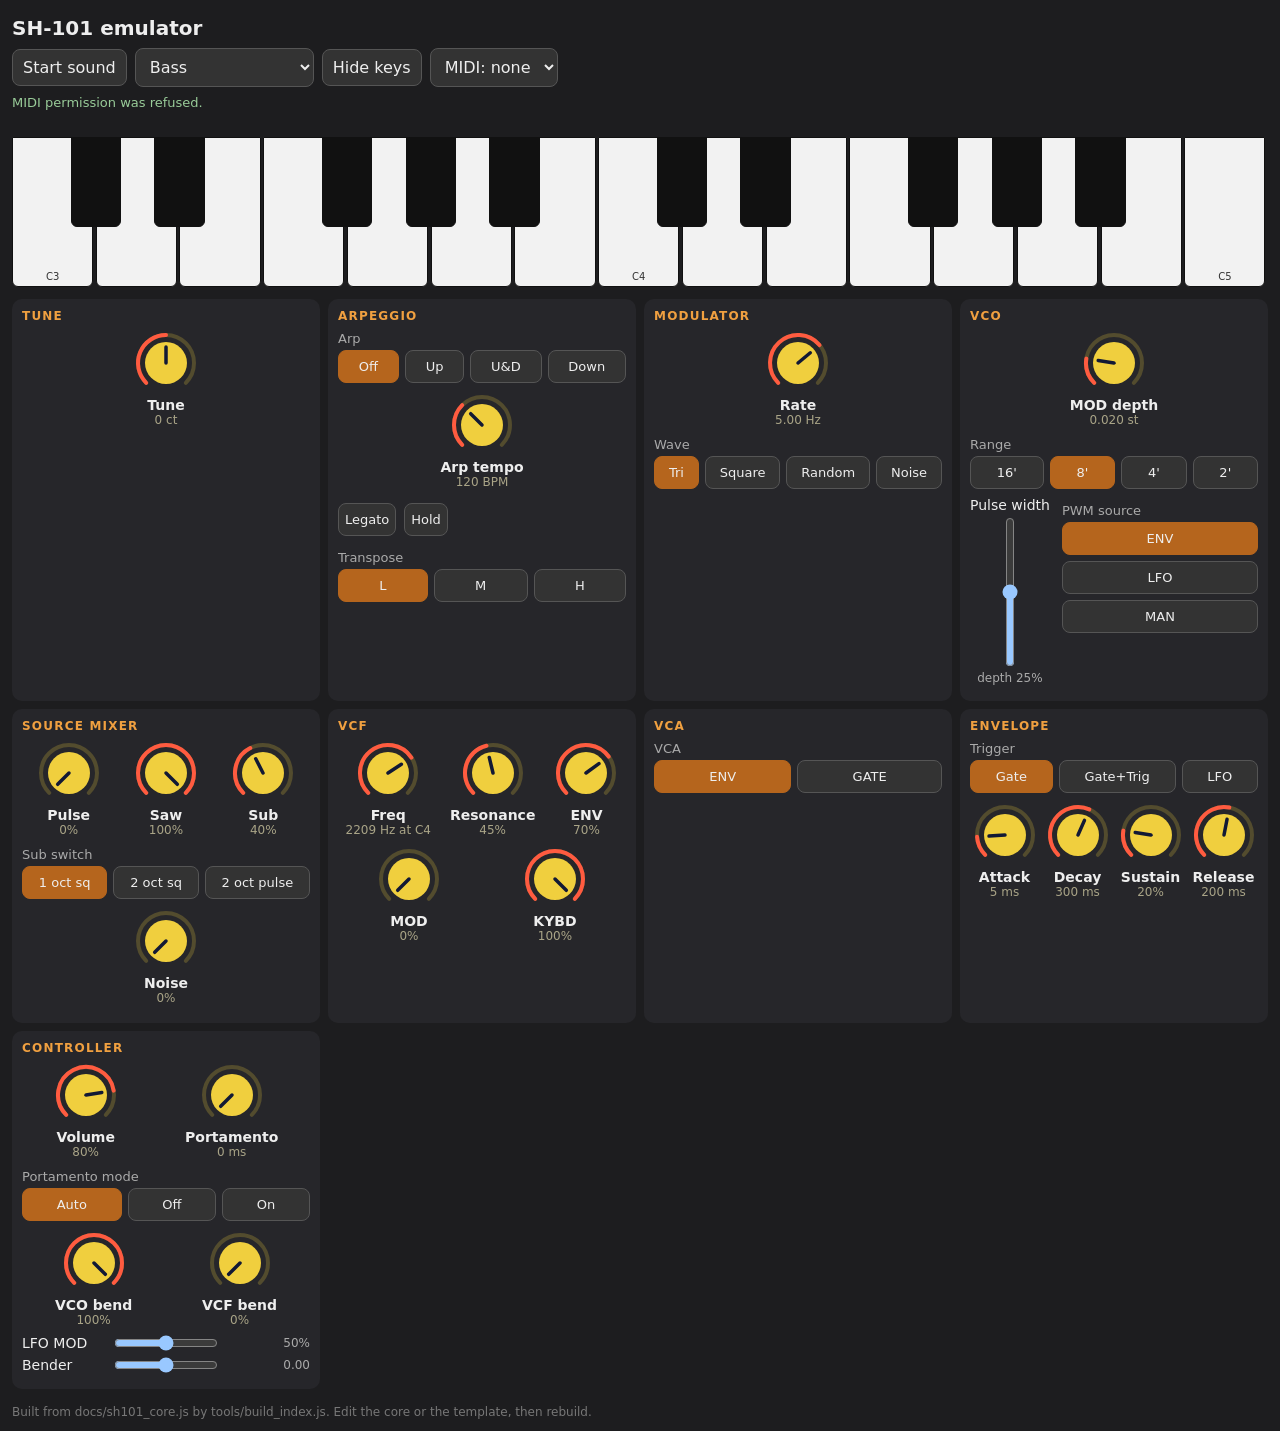
==== index.html @ b49dc32e "Fold keyboard, Hold beside Legato, vertical Pulse width - A Hide keys / Show keys button folds the o" ====
<!doctype html>
<html lang="en">
<head>
<meta charset="utf-8">
<meta name="viewport" content="width=device-width, initial-scale=1, viewport-fit=cover">
<title>SH-101 emulator</title>
<style>
  :root { color-scheme: dark; }
  * { box-sizing: border-box; }
  body { margin: 0; font-family: system-ui, sans-serif; background: #1d1d1f; color: #eee; padding: 12px; padding-bottom: calc(12px + env(safe-area-inset-bottom, 0px)); overflow-x: hidden; }
  h1 { font-size: 20px; margin: 4px 0 8px; }
  button, select { font: inherit; background: #333; color: #eee; border: 1px solid #555; border-radius: 8px; padding: 8px 10px; }
  button.on { background: #b5651d; border-color: #b5651d; }
  input[type=range] { width: 100%; min-width: 0; margin: 0; }
  .row { display: flex; flex-wrap: wrap; gap: 8px; align-items: center; margin: 8px 0; }
  #status { font-size: 13px; color: #9c9; min-height: 18px; }
  #debug { font-size: 12px; color: #888; min-height: 16px; }
  .warn { color: #e9a; }
  #keys { position: relative; height: 150px; user-select: none; touch-action: none; margin: 8px 0 12px; }
  .wk, .bk { position: absolute; top: 0; box-sizing: border-box; border: 1px solid #111; border-radius: 0 0 6px 6px; }
  .wk { background: #f2f2f2; height: 100%; color: #333; }
  .bk { background: #111; height: 60%; color: #eee; z-index: 2; }
  .on-k { background: #f0a040 !important; }
  .lbl { position: absolute; bottom: 4px; width: 100%; text-align: center; font-size: 10px; pointer-events: none; }
  #panels { display: grid; grid-template-columns: repeat(auto-fit, minmax(min(100%, 280px), 1fr)); gap: 8px; }
  .panel { background: #26262a; border-radius: 10px; padding: 8px 10px 10px; min-width: 0; }
  .panel h2 { font-size: 12px; letter-spacing: .1em; text-transform: uppercase; color: #f0a040; margin: 2px 0 6px; }
  .sl { display: grid; grid-template-columns: 84px minmax(0, 1fr) 84px; align-items: center; gap: 8px; margin: 6px 0; font-size: 14px; }
  .sl output { text-align: right; color: #aaa; font-variant-numeric: tabular-nums; font-size: 12px; }
  .grp { margin: 8px 0; }
  .grp .cap { color: #aaa; font-size: 13px; margin-bottom: 4px; }
  .seg { display: flex; flex-wrap: wrap; gap: 6px; }
  .seg button, .grp > button { flex: 1 1 auto; padding: 8px 6px; font-size: 13px; }
  #keys.folded { display: none; }
  .inline { display: flex; flex-wrap: wrap; gap: 4px 8px; align-items: center; }
  .inline > .grp { margin: 6px 0; flex: 0 0 auto; }
  .hrow { display: flex; gap: 12px; align-items: flex-start; margin: 6px 0; }
  .hrow > .grp { flex: 1 1 auto; min-width: 0; margin: 6px 0; }
  .vsl { display: flex; flex-direction: column; align-items: center; gap: 4px; flex: 0 0 auto; font-size: 14px; }
  .vsl .vbox { position: relative; width: 36px; height: 150px; }
  .vsl .vbox input { position: absolute; left: -57px; top: 57px; width: 150px; height: 36px; transform: rotate(-90deg); margin: 0; }
  .vsl output { color: #aaa; font-size: 12px; font-variant-numeric: tabular-nums; }
  .seg.stack { flex-direction: column; flex-wrap: nowrap; }
  .seg.stack button { flex: 0 0 auto; }
  .knobs { display: flex; flex-wrap: wrap; justify-content: space-around; gap: 6px 4px; margin: 6px 0; }
  /* AcidBox knob styles. The colours are CSS variables, so a skin only has to set these: */
:root {
  --track: rgba(240, 207, 62, 0.22);   /* empty part of the ring */
  --led: #FF5B40;                      /* filled part of the ring */
  --knob-body: #F0CF3E;                /* the dial */
  --knob-mark: #121935;                /* the pointer line */
  --ink: #F0CF3E;
  --ink-soft: #A9A487;
}

.knob {
  display: flex; flex-direction: column; align-items: center;
  touch-action: none; user-select: none; -webkit-user-select: none;
  cursor: ns-resize; border-radius: 14px; padding: 2px 0;
}
.knob svg { width: 64px; height: 64px; max-width: 100%; display: block; }
.klabel { font-size: 14px; font-weight: 600; margin-top: 2px; }
.kval { font-size: 12px; color: var(--ink-soft); font-variant-numeric: tabular-nums; }

  footer { color: #777; font-size: 12px; margin: 16px 0 0; }
</style>
</head>
<body>
<h1>SH-101 emulator</h1>
<div class="row">
  <button id="start" type="button">Start sound</button>
  <select id="patch"><option value="bass">Bass</option><option value="pwm">PWM lead</option><option value="whistle">Resonant whistle</option></select>
  <button id="keysToggle" type="button">Hide keys</button>
  <select id="midi"><option value="">MIDI: none</option></select>
</div>
<div id="status">Tap "Start sound" first. Sound needs a tap on most phones.</div>
<div id="debug"></div>

<div id="keys"></div>

<div id="panels"></div>
<footer>Built from docs/sh101_core.js by tools/build_index.js. Edit the core or the template, then rebuild.</footer>

<script>
/* SH-101 emulator core (JavaScript port of sh101_engine.py). Same models and guesses (G36-G44).
   Works in a browser AudioWorklet and in Node for testing. No DOM access. */
(function (root) {
  const A4 = 442.0;
  const K4 = 0.435, FC0 = 250.0, VC = 0.019, PIN9 = 0.1110;
  const KYB = VC / PIN9;                       // exact 1 oct/oct keyboard tracking (VR-8 calibration)
  const CUT_MIN = 0.589, CUT_MAX = -1.288;     // slider: 10 Hz (bottom) .. 20 kHz (top), spec
  const MIX = { saw: 1.0, pulse: 0.69, sub: 0.57, noise: 0.3 };   // G39, G38

  const kcv = (m) => 0.417 + (m - 53) / 12.0;  // service manual: F3 = 0.417 V, 1 V/oct
  function bus(p) { return CUT_MIN + p * (CUT_MAX - CUT_MIN); }
  function cutoffHz(midi, p, follow) {
    const f = follow === undefined ? 1 : follow;               // Key Follow knob, 0..1 (Roland spec)
    const v9 = PIN9 * (bus(p) - f * KYB * (kcv(midi) - kcv(60)));
    return K4 * FC0 * Math.pow(2, -v9 / VC);
  }
  // Seeded PRNG (mulberry32). Gives repeatable noise, so renders are identical run to run.
  // The seed is fixed (DEFAULT.seed) and not exposed on the panel yet.
  function makeRng(seed) {
    let a = seed >>> 0;
    return function () {
      a = (a + 0x6D2B79F5) >>> 0;
      let t = a;
      t = Math.imul(t ^ (t >>> 15), t | 1);
      t ^= t + Math.imul(t ^ (t >>> 7), t | 61);
      return ((t ^ (t >>> 14)) >>> 0) / 4294967296;   // [0, 1)
    };
  }
  function noteHz(midi, rangeOct, cents) { return A4 * Math.pow(2, (midi - 69) / 12) * Math.pow(2, rangeOct) * Math.pow(2, (cents || 0) / 1200); }

  function blep(t, dt) {
    if (t < dt) { const x = t / dt; return 2 * x - x * x - 1; }
    if (t > 1 - dt) { const x = (t - 1) / dt; return x * x + 2 * x + 1; }
    return 0;
  }

  class Env {                                  // G36, G37: linear attack, exponential decay and release
    constructor(fs, a, d, s, r) {
      this.fs = fs; this.a = Math.max(a, 1e-4); this.s = s;
      this.cd = Math.exp(-1 / (fs * Math.max(d / 3, 1e-4)));
      this.cr = Math.exp(-1 / (fs * Math.max(r / 3, 1e-4)));
      this.stage = 0; this.level = 0;          // 0 idle, 1 attack, 2 decay, 3 sustain, 4 release
    }
    setParams(a, d, s, r) {                 // change times/levels without resetting the current note
      this.a = Math.max(a, 1e-4); this.s = s;
      this.cd = Math.exp(-1 / (this.fs * Math.max(d / 3, 1e-4)));
      this.cr = Math.exp(-1 / (this.fs * Math.max(r / 3, 1e-4)));
    }
    on() { this.stage = 1; }
    off() { if (this.stage !== 0) this.stage = 4; }
    next() {
      if (this.stage === 1) { this.level += 1 / (this.fs * this.a); if (this.level >= 1) { this.level = 1; this.stage = 2; } }
      else if (this.stage === 2) { this.level = this.s + (this.level - this.s) * this.cd; if (this.level - this.s < 1e-4) { this.level = this.s; this.stage = 3; } }
      else if (this.stage === 3) { this.level = this.s; }
      else if (this.stage === 4) { this.level *= this.cr; if (this.level < 1e-5) { this.level = 0; this.stage = 0; } }
      return this.level;
    }
  }

  const DEFAULT = { rangeOct: 0, attack: 0.005, decay: 0.25, sustain: 0.35, release: 0.2,
    attackPwm: 0.01, decayPwm: 0.2, pw: 0.5, pwmAmt: 0.25,
    wSaw: 1, wPulse: 0, wSub: 0, wNoise: 0, cutoff: 0.5, res: 0.4, envAmt: 0.6,
    lfoRate: 5.0, lfoCut: 0, vibMax: 0, vcaGate: false, volume: 0.8,
    legato: false, portaTime: 0, transpose: 0, arpMode: "off", arpBpm: 120,
    // switches (G50-G54)
    lfoWave: "triangle",    // "square" | "triangle" | "noise" | "random"
    vcoWave: "both",        // not a Roland switch: the source mixer levels control saw and pulse (G51 corrected)
    subOct: "1",            // "1" = square 1 oct down, "2" = square 2 oct down, "2p" = pulse 2 oct down (panel, G62)
    vcaMode: "ENV",         // "ENV" | "GATE"
    envTrig: "gate",        // "gate" | "gatetrig" | "lfo"
    pwmSrc: "env",          // PWM source: "env" | "lfo" | "man" (panel switch LFO / MAN / ENV, G56)
    portaMode: "auto",      // portamento: "auto" | "off" | "on" (panel AUTO / OFF / ON, G57)
    keyFollow: 1,           // KYBD / Key Follow slider, 0..1
    tuneCents: 0,           // TUNE knob, +-50 cents
    vcoBend: 1,             // Bend VCO slider: 1 = +-2 semitones at full lever
    vcfBend: 0,             // Bend VCF slider: 1 = +-1 octave at full lever (G69)
    seed: 101 };            // noise seed (fixed for now; not on the panel)

  class Voice {
    constructor(fs, patch) {
      this.fs = fs; this.p = Object.assign({}, DEFAULT, patch || {});
      this.stack = []; this.physical = new Set(); this.hold = false;
      this.midi = null; this.mod = 0; this.resCC = null; this.cutCC = null;
      this.ph = 0; this.phSub = 0; this.phLfo = 0; this.lfoHold = 0; this.bendNorm = 0;
      this.pwmEnv = new Env(fs, this.p.attackPwm, this.p.decayPwm, 0, this.p.release);
      this.ampEnv = new Env(fs, this.p.attack, this.p.decay, this.p.sustain, this.p.release);
      this.y = [0, 0, 0, 0]; this.baseCut = 0;
      this.pitch = null; this.target = null; this.glideAllowed = false;
      this.arpIdx = 0; this.arpDir = 1; this.arpCount = 0; this.arpGateAt = 0; this.arpFirst = false;
      this.rand = makeRng(this.p.seed);
    }
    rebuildEnvs() {
      this.pwmEnv = new Env(this.fs, this.p.attackPwm, this.p.decayPwm, 0, this.p.release);
      this.ampEnv = new Env(this.fs, this.p.attack, this.p.decay, this.p.sustain, this.p.release);
    }
    setPatch(patch) {
      this.p = Object.assign({}, this.p, patch);
      const p = this.p;
      this.pwmEnv.setParams(p.attackPwm, p.decayPwm, 0, p.release);
      this.ampEnv.setParams(p.attack, p.decay, p.sustain, p.release);
      if (this.midi !== null) this.play(this.midi, false);
    }
    arpSteps() { return Math.max(1, Math.round(this.fs * 60 / this.p.arpBpm / 4)); }
    play(midi, retrigger) {
      const eff = midi + this.p.transpose;
      this.midi = midi; this.target = eff;
      if (this.pitch === null) this.pitch = eff;
      const pos = this.cutCC !== null ? this.cutCC : this.p.cutoff;
      this.baseCut = cutoffHz(eff, pos, this.p.keyFollow);
      if (retrigger && this.p.envTrig !== "lfo") { this.ampEnv.on(); this.pwmEnv.on(); }
    }
    noteOn(midi) {
      this.physical.add(midi);
      const i = this.stack.indexOf(midi); if (i >= 0) this.stack.splice(i, 1);
      const hadNotes = this.stack.length > 0;
      this.stack.push(midi);
      if (this.p.arpMode !== "off") {
        if (!hadNotes) { this.arpCount = this.arpSteps(); this.arpFirst = true; }
        return;
      }
      const retrig = this.p.envTrig === "gatetrig" ? true : !(this.p.legato && hadNotes);
      // portamento: ON glides every note; AUTO glides only when a key is played while others are held; OFF never
      this.glideAllowed = this.p.portaMode === "on" || (this.p.portaMode === "auto" && hadNotes);
      this.play(midi, retrig);
    }
    noteOff(midi) {
      this.physical.delete(midi);
      if (this.hold) return;                                // hold keeps the notes sounding
      this.release(midi);
    }
    release(midi) {
      const i = this.stack.indexOf(midi); if (i >= 0) this.stack.splice(i, 1);
      if (this.stack.length === 0) {
        if (this.p.envTrig !== "lfo") { this.ampEnv.off(); this.pwmEnv.off(); }
        this.arpCount = 0; return;
      }
      if (this.p.arpMode === "off" && midi === this.midi) this.play(this.stack[this.stack.length - 1], false);
    }
    setHold(on) {
      this.hold = !!on;
      if (!this.hold) {                                     // releasing hold lets go of keys that are no longer down
        const keep = this.stack.filter(m => this.physical.has(m));
        const dropped = this.stack.filter(m => !this.physical.has(m));
        this.stack = keep;
        if (this.stack.length === 0) { if (this.p.envTrig !== "lfo") { this.ampEnv.off(); this.pwmEnv.off(); } this.arpCount = 0; }
        else if (dropped.length && this.p.arpMode === "off" && this.midi !== null && !keep.includes(this.midi)) this.play(keep[keep.length - 1], false);
      }
    }
    control(cc, value) {
      const v = value / 127;
      if (cc === 1) this.mod = v;
      else if (cc === 71) this.resCC = v;
      else if (cc === 74) { this.cutCC = v; if (this.midi !== null) this.play(this.midi, false); }
    }
    pitchBend(value) { this.bendNorm = Math.max(-1, Math.min(1, value / 8192)); }

    arpAdvance() {
      const notes = this.stack.slice().sort((a, b) => a - b);
      const n = notes.length, mode = this.p.arpMode;
      if (this.arpFirst) { this.arpFirst = false; this.arpDir = 1; this.arpIdx = mode === "down" ? n - 1 : 0; }
      else if (mode === "up") this.arpIdx = (this.arpIdx + 1) % n;
      else if (mode === "down") this.arpIdx = (this.arpIdx - 1 + n) % n;
      else {
        if (n > 1) {
          this.arpIdx += this.arpDir;
          if (this.arpIdx >= n - 1) { this.arpIdx = n - 1; this.arpDir = -1; }
          if (this.arpIdx <= 0) { this.arpIdx = 0; this.arpDir = 1; }
        } else this.arpIdx = 0;
      }
      if (this.arpIdx >= n) this.arpIdx = 0;
      this.play(notes[this.arpIdx], true);
    }

    render(out, n) {
      const p = this.p, fs = this.fs;
      if (this.stack.length === 0 && this.ampEnv.stage === 0) { for (let i = 0; i < n; i++) out[i] = 0; return; }
      if (this.midi === null && this.stack.length === 0) { for (let i = 0; i < n; i++) out[i] = 0; return; }
      const res = this.resCC !== null ? this.resCC : p.res;
      const k = Math.min(4.2 * res / 0.785, 5.0);
      const vib = this.mod * p.vibMax;
      const gateOn = this.stack.length > 0 ? 1 : 0;
      const glideCoef = p.portaTime > 0 ? 1 - Math.exp(-1 / (fs * Math.max(p.portaTime / 3, 1e-4))) : 1;
      const arpOn = p.arpMode !== "off" && this.stack.length > 0;
      const stepLen = this.arpSteps();
      const sawOn = p.vcoWave !== "pulse" ? 1 : 0, pulseOn = p.vcoWave !== "saw" ? 1 : 0;
      const subDiv = (p.subOct === "2" || p.subOct === "2p") ? 4 : 2, subOn = 1;
      const subPulse = p.subOct === "2p";
      const gateMode = p.vcaMode === "GATE" || p.vcaGate;
      for (let i = 0; i < n; i++) {
        if (arpOn) {
          this.arpCount++;
          if (this.arpCount >= stepLen) { this.arpCount = 0; this.arpGateAt = Math.round(stepLen * 0.6); this.arpAdvance(); }
          if (this.arpCount === this.arpGateAt) { this.ampEnv.off(); this.pwmEnv.off(); }
        }
        if (this.pitch !== null && this.target !== null) {
          if (this.glideAllowed && p.portaTime > 0) this.pitch += (this.target - this.pitch) * glideCoef;
          else this.pitch = this.target;
        }
        const ph0 = this.phLfo;
        this.phLfo = (ph0 + p.lfoRate / fs) % 1;
        const wrapped = this.phLfo < ph0;
        if (wrapped) this.lfoHold = this.rand() * 2 - 1;      // random: new level each LFO cycle
        if (wrapped && p.envTrig === "lfo") { this.ampEnv.on(); this.pwmEnv.on(); }
        let lfo;
        if (p.lfoWave === "square") lfo = this.phLfo < 0.5 ? 1 : -1;
        else if (p.lfoWave === "noise") lfo = this.rand() * 2 - 1;
        else if (p.lfoWave === "random") lfo = this.lfoHold;
        else lfo = 2 * Math.abs(2 * this.phLfo - 1) - 1;        // triangle (G43)
        const envPwm = this.pwmEnv.next();
        const env = this.ampEnv.next();
        const f = noteHz(this.pitch === null ? 69 : this.pitch, p.rangeOct, p.tuneCents) * Math.pow(2, (vib * lfo + 2 * this.bendNorm * p.vcoBend) / 12);
        const dt = f / fs;
        this.ph = (this.ph + dt) % 1; const t = this.ph;
        this.phSub = (this.phSub + dt / subDiv) % 1; const ts = this.phSub;
        const pwmMod = p.pwmSrc === "env" ? envPwm : p.pwmSrc === "lfo" ? lfo : 0;   // MAN = no modulation
        const duty = Math.min(0.98, Math.max(0.02, 0.5 * p.pw + p.pwmAmt * pwmMod));
        const saw = 2 * t - 1 - blep(t, dt);
        const pulse = (t < duty ? 1 : -1) - blep(t, dt) + blep((t - duty + 1) % 1, dt);
        const subDuty = subPulse ? 0.25 : 0.5;                 // G62: pulse sub taken as 25% width
        const sub = (ts < subDuty ? 1 : -1) - blep(ts, dt / subDiv) + blep((ts - subDuty + 1) % 1, dt / subDiv);
        const noise = this.rand() * 2 - 1;
        const src = sawOn * p.wSaw * MIX.saw * saw + pulseOn * p.wPulse * MIX.pulse * pulse
                  + subOn * p.wSub * MIX.sub * sub + p.wNoise * MIX.noise * noise;
        const cut = this.baseCut * Math.pow(2, p.envAmt * 4.0 * env + p.lfoCut * lfo + this.bendNorm * p.vcfBend);
        const g = 1 - Math.exp(-2 * Math.PI * Math.min(Math.max(cut, 20), fs * 0.45) / fs);
        const x = src * 0.5;
        const y = this.y;
        const u = Math.tanh(x - k * y[3]);
        y[0] += g * (u - y[0]);
        y[1] += g * (Math.tanh(y[0]) - y[1]);
        y[2] += g * (Math.tanh(y[1]) - y[2]);
        y[3] += g * (Math.tanh(y[2]) - y[3]);
        const gain = gateMode ? gateOn : env;                   // G44 / VCA switch
        out[i] = y[3] * gain * p.volume;
      }
    }
  }

  const PATCHES = {
    bass: { cutoff: 0.71, res: 0.45, envAmt: 0.7, wSaw: 1, wSub: 0.4, decay: 0.3, sustain: 0.2, vibMax: 0.02 },
    pwm: { wSaw: 0, wPulse: 1, pw: 0.4, pwmAmt: 0.35, cutoff: 0.55, res: 0.35, envAmt: 0.3,
           lfoRate: 5.5, vibMax: 0.02, attack: 0.2, decay: 0.6, sustain: 0.6, release: 0.4 },
    whistle: { wSaw: 0.05, cutoff: 0.61, res: 0.9, envAmt: 0, lfoCut: 0.08, lfoRate: 4.0,
               attack: 0.02, decay: 0.4, sustain: 0.6, release: 0.3, vcaGate: true },
  };

  const api = { Voice, Env, cutoffHz, noteHz, kcv, PATCHES, DEFAULT, MIX };
  if (typeof module !== "undefined" && module.exports) module.exports = api;
  else root.SH101 = api;
})(typeof globalThis !== "undefined" ? globalThis : (typeof self !== "undefined" ? self : this));
</script>

<script>
// AcidBox knob: a rotary dial that reads and writes one setting.
//
// Needs these from the surrounding app:
//   state.params           object holding each setting's current value (0 to 1), keyed by id
//   setParam(id, value)    stores the new value and sends it to the sound engine
//
// Usage:
//   document.body.appendChild(buildKnob({ id: 'cutoff', label: 'Cutoff', def: 0.35 }));
//   buildKnob({ id, label, def, fmt })
//     id     the setting this knob controls
//     label  text shown under the dial
//     def    default value (0 to 1), used for double-click or double-tap reset
//     fmt    optional: turns a 0..1 value into display text, e.g. v => Math.round(v * 100) + '%'

const A0 = Math.PI * 0.75, SPAN = Math.PI * 1.5;   // dial runs from 7:30 to 4:30, 270 degrees

function arc(r, a0, a1) {
  const x0 = 32 + r * Math.cos(a0), y0 = 32 + r * Math.sin(a0);
  const x1 = 32 + r * Math.cos(a1), y1 = 32 + r * Math.sin(a1);
  return `M${x0.toFixed(2)} ${y0.toFixed(2)} A${r} ${r} 0 ${a1 - a0 > Math.PI ? 1 : 0} 1 ${x1.toFixed(2)} ${y1.toFixed(2)}`;
}

const clamp = v => Math.min(1, Math.max(0, v));
const knobDraw = {};   // redraws every knob bound to a setting, by setting id

function buildKnob(k) {
  const el = document.createElement('div');
  el.className = 'knob';
  el.dataset.pid = k.id;
  el.tabIndex = 0;
  el.setAttribute('role', 'slider');
  el.setAttribute('aria-label', k.label);
  el.setAttribute('aria-valuemin', '0');
  el.setAttribute('aria-valuemax', '100');
  el.innerHTML = `<svg viewBox="0 0 64 64" aria-hidden="true">
      <path d="${arc(28, A0, A0 + SPAN)}" fill="none" stroke="var(--track)" stroke-width="4" stroke-linecap="round"/>
      <path class="val" fill="none" stroke="var(--led)" stroke-width="4" stroke-linecap="round"/>
      <circle cx="32" cy="32" r="21" fill="var(--knob-body)"/>
      <line class="ind" x1="32" y1="32" stroke="var(--knob-mark)" stroke-width="3.5" stroke-linecap="round"/>
    </svg><span class="klabel">${k.label}</span><span class="kval"></span>`;

  const valPath = el.querySelector('.val'), ind = el.querySelector('.ind'), out = el.querySelector('.kval');
  const fmt = k.fmt || (v => Math.round(v * 100));

  function draw() {
    const v = state.params[k.id], a = A0 + v * SPAN;
    valPath.setAttribute('d', v > 0.004 ? arc(28, A0, a) : '');   // the filled part of the ring
    ind.setAttribute('x2', (32 + 16 * Math.cos(a)).toFixed(2));  // the pointer
    ind.setAttribute('y2', (32 + 16 * Math.sin(a)).toFixed(2));
    out.textContent = fmt(v);
    el.setAttribute('aria-valuenow', Math.round(v * 100));
    el.setAttribute('aria-valuetext', String(fmt(v)));
  }

  function set(v) { setParam(k.id, clamp(v)); knobDraw[k.id](); }

  // drag up or down to change; hold Shift for fine control
  let startY = 0, startV = 0, dragging = false, pendingV = null;
  el.addEventListener('pointerdown', e => {
    dragging = true; startY = e.clientY; startV = state.params[k.id];
    el.setPointerCapture(e.pointerId); e.preventDefault();
  });
  el.addEventListener('pointermove', e => {
    if (!dragging) return;
    const v = startV + (startY - e.clientY) / (e.shiftKey ? 700 : 180);
    // phones can fire 120+ moves a second; apply at most one per screen frame
    if (pendingV === null) requestAnimationFrame(() => { const x = pendingV; pendingV = null; set(x); });
    pendingV = v;
  });
  const end = () => { dragging = false; };
  el.addEventListener('pointerup', end);
  el.addEventListener('pointercancel', end);

  // double-click or double-tap resets to the default
  el.addEventListener('dblclick', () => set(k.def));
  let lastTap = 0;
  el.addEventListener('pointerup', e => {
    if (e.pointerType !== 'touch') return;
    const now = Date.now();
    if (now - lastTap < 300 && Math.abs(e.clientY - startY) < 6) set(k.def);
    lastTap = now;
  });

  // keyboard: arrows nudge, PageUp/PageDown jump, Home and End go to the ends
  el.addEventListener('keydown', e => {
    const v = state.params[k.id];
    const steps = { ArrowUp: 0.01, ArrowRight: 0.01, ArrowDown: -0.01, ArrowLeft: -0.01, PageUp: 0.1, PageDown: -0.1 };
    if (e.key in steps) { set(v + steps[e.key]); e.preventDefault(); }
    else if (e.key === 'Home') { set(0); e.preventDefault(); }
    else if (e.key === 'End') { set(1); e.preventDefault(); }
  });

  draw();
  // several knobs can share one setting, so keep them all in step
  const prev = knobDraw[k.id];
  knobDraw[k.id] = prev ? () => { prev(); draw(); } : draw;
  return el;
}
</script>

<script>
(function () {
  "use strict";
  const SH = window.SH101;
  const $ = s => document.querySelector(s);
  const statusEl = $("#status"), dbg = $("#debug");
  const say = (t, warn) => { statusEl.textContent = t; statusEl.className = warn ? "warn" : ""; };
  if (!SH) { say("The sound core did not load.", true); return; }

  let ctx = null, node = null, holdOn = false;

  // ---------- mappings: slider position 0..1 <-> patch value ----------
  const clamp01 = v => Math.min(1, Math.max(0, v));
  const tmap = (pos, lo, hi) => lo * Math.pow(hi / lo, pos);            // G36: exponential over the spec range
  const tinv = (t, lo, hi) => clamp01(Math.log(t / lo) / Math.log(hi / lo));
  const TIME = (lo, hi) => ({ to: v => tmap(v, lo, hi), from: p => tinv(p, lo, hi) });
  const LIN = { to: v => v, from: p => clamp01(p) };
  const fmtPct = p => Math.round(p * 100) + "%";
  const fmtSec = p => p < 1 ? Math.round(p * 1000) + " ms" : p.toFixed(2) + " s";

  // Panel layout follows the panel photo and guess_ledger.md ("Layout follows the panel photo").
  // kind: "patch" (goes to the core patch), "pwm" (the one PWM fader, G58), "mod" (mod lever, CC1), "bend" (spring-back lever).
  const SECTIONS = [
    { title: "Tune", items: [
      { t: "slider", kind: "patch", id: "tune", key: "tuneCents", label: "Tune",
        map: { to: v => (v - 0.5) * 100, from: p => clamp01(p / 100 + 0.5) }, fmt: p => Math.round(p) + " ct" },
    ]},
    { title: "Arpeggio", items: [
      { t: "group", key: "arpMode", label: "Arp", values: ["off", "up", "updown", "down"], labels: ["Off", "Up", "U&D", "Down"] },
      { t: "slider", kind: "patch", id: "arpBpm", key: "arpBpm", label: "Arp tempo",
        map: { to: v => 60 + 180 * v, from: p => clamp01((p - 60) / 180) }, fmt: p => Math.round(p) + " BPM" },
      { t: "row", items: [ { t: "toggle", key: "legato", label: "Legato" }, { t: "hold" } ] },
      { t: "group", key: "transpose", label: "Transpose", values: [0, 12, 24], labels: ["L", "M", "H"] },
    ]},
    { title: "Modulator", items: [
      { t: "slider", kind: "patch", id: "lfoRate", key: "lfoRate", label: "Rate",
        map: { to: v => 0.1 * Math.pow(300, v), from: p => clamp01(Math.log(p / 0.1) / Math.log(300)) },
        fmt: p => p.toFixed(2) + " Hz" },
      { t: "group", key: "lfoWave", label: "Wave", values: ["triangle", "square", "random", "noise"], labels: ["Tri", "Square", "Random", "Noise"] },
    ]},
    { title: "VCO", items: [
      { t: "slider", kind: "patch", id: "vibMax", key: "vibMax", label: "MOD depth",
        map: { to: v => v * 0.1, from: p => clamp01(p / 0.1) }, fmt: p => p.toFixed(3) + " st" },
      { t: "group", key: "rangeOct", label: "Range", values: [-1, 0, 1, 2], labels: ["16'", "8'", "4'", "2'"] },
      { t: "row", cls: "hrow", items: [
        { t: "slider", kind: "pwm", id: "pwm", label: "Pulse width", vertical: true },
        { t: "group", key: "pwmSrc", label: "PWM source", values: ["env", "lfo", "man"], labels: ["ENV", "LFO", "MAN"], stack: true },
      ] },
    ]},
    { title: "Source mixer", items: [
      { t: "slider", kind: "patch", id: "wPulse", key: "wPulse", label: "Pulse", map: LIN, fmt: fmtPct },
      { t: "slider", kind: "patch", id: "wSaw", key: "wSaw", label: "Saw", map: LIN, fmt: fmtPct },
      { t: "slider", kind: "patch", id: "wSub", key: "wSub", label: "Sub", map: LIN, fmt: fmtPct },
      { t: "group", key: "subOct", label: "Sub switch", values: ["1", "2", "2p"], labels: ["1 oct sq", "2 oct sq", "2 oct pulse"] },
      { t: "slider", kind: "patch", id: "wNoise", key: "wNoise", label: "Noise", map: LIN, fmt: fmtPct },
    ]},
    { title: "VCF", items: [
      { t: "slider", kind: "patch", id: "cutoff", key: "cutoff", label: "Freq", map: LIN,
        fmt: p => Math.round(SH.cutoffHz(60, p)) + " Hz at C4" },
      { t: "slider", kind: "patch", id: "res", key: "res", label: "Resonance", map: LIN, fmt: fmtPct },
      { t: "slider", kind: "patch", id: "envAmt", key: "envAmt", label: "ENV", map: LIN, fmt: fmtPct },
      { t: "slider", kind: "patch", id: "lfoCut", key: "lfoCut", label: "MOD", map: LIN, fmt: fmtPct },
      { t: "slider", kind: "patch", id: "keyFollow", key: "keyFollow", label: "KYBD", map: LIN, fmt: fmtPct },
    ]},
    { title: "VCA", items: [
      { t: "group", key: "vcaMode", label: "VCA", values: ["ENV", "GATE"], labels: ["ENV", "GATE"] },
    ]},
    { title: "Envelope", items: [
      { t: "group", key: "envTrig", label: "Trigger", values: ["gate", "gatetrig", "lfo"], labels: ["Gate", "Gate+Trig", "LFO"] },
      { t: "slider", kind: "patch", id: "attack", key: "attack", label: "Attack", map: TIME(0.0015, 4), fmt: fmtSec },
      { t: "slider", kind: "patch", id: "decay", key: "decay", label: "Decay", map: TIME(0.002, 10), fmt: fmtSec },
      { t: "slider", kind: "patch", id: "sustain", key: "sustain", label: "Sustain", map: LIN, fmt: fmtPct },
      { t: "slider", kind: "patch", id: "release", key: "release", label: "Release", map: TIME(0.002, 10), fmt: fmtSec },
    ]},
    { title: "Controller", items: [
      { t: "slider", kind: "patch", id: "volume", key: "volume", label: "Volume", map: LIN, fmt: fmtPct },
      { t: "slider", kind: "patch", id: "portaTime", key: "portaTime", label: "Portamento",
        map: { to: v => v * 5, from: p => clamp01(p / 5) }, fmt: fmtSec },
      { t: "group", key: "portaMode", label: "Portamento mode", values: ["auto", "off", "on"], labels: ["Auto", "Off", "On"] },
      { t: "slider", kind: "patch", id: "vcoBend", key: "vcoBend", label: "VCO bend", map: LIN, fmt: fmtPct },
      { t: "slider", kind: "patch", id: "vcfBend", key: "vcfBend", label: "VCF bend", map: LIN, fmt: fmtPct },
      { t: "slider", kind: "mod", id: "lfoMod", label: "LFO MOD" },
      { t: "slider", kind: "bend", id: "bender", label: "Bender", min: -1, max: 1 },
    ]},
  ];

  // ---------- state: the patch sent to the core, and the one PWM fader ----------
  const S = {};            // full patch, kept in sync with the controls
  let pwBase = 0.5;        // hidden base pulse width (core's pw); not on the panel
  let pwFader = 0;         // the single PWM fader (G58)
  const ctrl = {}, groups = {}, toggles = {};

  // Pulse width (G58): MAN sets the width; ENV and LFO use the fader as depth on the hidden base width.
  function withPwm() {
    if (S.pwmSrc === "man") S.pw = pwFader;
    else { S.pw = pwBase; S.pwmAmt = pwFader * 0.5; }
    return S;
  }
  function pwmText() {
    return (S.pwmSrc === "man" ? "duty " : "depth ") + Math.round(pwFader * 50) + "%";
  }
  function postMsg(m) { if (node) node.port.postMessage(m); }
  function send() { withPwm(); postMsg({ type: "patch", patch: S }); }

  // ---------- control building ----------
  // Continuous patch controls are knobs (ui/knob.js). It reads and writes state.params through setParam.
  // Sliders remain for the PWM fader, the mod lever, and the spring-back bender.
  const state = { params: {} };
  window.state = state;
  window.setParam = (id, v) => { state.params[id] = v; applyControl(id); };

  function applyControl(id) {
    const c = ctrl[id]; if (!c) return;
    const it = c.it, v = state.params[id];
    if (it.kind === "patch") { S[it.key] = it.map.to(v); send(); }
    else if (it.kind === "pwm") { pwFader = v; send(); }
    else if (it.kind === "mod") postMsg({ type: "cc", cc: 1, value: Math.round(v * 127) });
    else if (it.kind === "bend") postMsg({ type: "bend", value: Math.round(v * 8191) });
    refreshOut(id);
  }
  function refreshOut(id) {
    const c = ctrl[id]; if (!c || !c.out) return;     // knobs draw their own readout
    const it = c.it;
    if (it.kind === "pwm") c.out.textContent = pwmText();
    else if (it.kind === "mod") c.out.textContent = fmtPct(parseFloat(c.input.value));
    else if (it.kind === "bend") c.out.textContent = parseFloat(c.input.value).toFixed(2);
  }
  function syncAll() {
    for (const id in ctrl) {
      const c = ctrl[id], it = c.it;
      if (it.kind === "patch") {
        state.params[id] = it.map.from(S[it.key]);
        if (knobDraw[id]) knobDraw[id]();
      } else if (it.kind === "pwm") {
        c.input.value = pwFader;
      }
      refreshOut(id);
    }
    for (const key in groups) {
      const g = groups[key];
      g.btns.forEach((b, i) => b.classList.toggle("on", g.values[i] === S[key]));
    }
    for (const key in toggles) toggles[key].classList.toggle("on", !!S[key]);
  }
  function makeKnob(it) {
    const def = it.map.from(SH.DEFAULT[it.key]);
    state.params[it.id] = it.map.from(S[it.key] ?? SH.DEFAULT[it.key]);
    ctrl[it.id] = { it, input: null, out: null };
    return buildKnob({ id: it.id, label: it.label, def, fmt: v => it.fmt(it.map.to(v)) });
  }
  function makeSlider(it) {
    const row = document.createElement("div");
    if (it.vertical) {
      row.className = "vsl";
      row.innerHTML = `<label for="c-${it.id}">${it.label}</label><div class="vbox">` +
        `<input type="range" id="c-${it.id}" min="0" max="1" step="0.001"></div><output></output>`;
    } else {
      row.className = "sl";
      row.innerHTML = `<label for="c-${it.id}">${it.label}</label>` +
        `<input type="range" id="c-${it.id}" min="${it.min ?? 0}" max="${it.max ?? 1}" step="0.001">` +
        `<output></output>`;
    }
    const input = row.querySelector("input"), out = row.querySelector("output");
    const c = { it, input, out };
    ctrl[it.id] = c;
    state.params[it.id] = it.kind === "pwm" ? pwFader : 0;
    input.addEventListener("input", () => { state.params[it.id] = parseFloat(input.value); applyControl(it.id); });
    if (it.kind === "bend") {                                   // the lever springs back to centre
      const back = () => { input.value = 0; state.params[it.id] = 0; applyControl(it.id); };
      ["pointerup", "pointercancel", "touchend", "mouseup"].forEach(ev => input.addEventListener(ev, back));
    }
    return row;
  }
  function makeGroup(it) {
    const wrap = document.createElement("div"); wrap.className = "grp";
    wrap.innerHTML = `<div class="cap">${it.label}</div><div class="seg${it.stack ? " stack" : ""}"></div>`;
    const seg = wrap.querySelector(".seg");
    const btns = it.values.map((val, i) => {
      const b = document.createElement("button"); b.type = "button"; b.textContent = it.labels[i];
      b.addEventListener("click", () => { S[it.key] = val; syncAll(); send(); });
      seg.appendChild(b);
      return b;
    });
    groups[it.key] = { values: it.values, btns };
    return wrap;
  }
  function makeHold() {
    const wrap = document.createElement("div"); wrap.className = "grp";
    const b = document.createElement("button"); b.type = "button"; b.id = "hold";
    b.textContent = "Hold"; b.title = "Keep notes sounding after release";
    b.addEventListener("click", () => setHold(!holdOn));
    wrap.appendChild(b);
    return wrap;
  }
  function makeToggle(it) {
    const wrap = document.createElement("div"); wrap.className = "grp";
    const b = document.createElement("button"); b.type = "button"; b.textContent = it.label;
    b.addEventListener("click", () => { S[it.key] = !S[it.key]; syncAll(); send(); });
    wrap.appendChild(b);
    toggles[it.key] = b;
    return wrap;
  }
  function buildItem(it) {
    if (it.t === "slider") return makeSlider(it);
    if (it.t === "group") return makeGroup(it);
    if (it.t === "hold") return makeHold();
    return makeToggle(it);
  }
  function buildPanels() {
    const root = $("#panels");
    for (const sec of SECTIONS) {
      const box = document.createElement("section"); box.className = "panel";
      box.innerHTML = `<h2>${sec.title}</h2>`;
      let knobRow = null;
      for (const it of sec.items) {
        if (it.t === "slider" && it.kind === "patch") {
          if (!knobRow) { knobRow = document.createElement("div"); knobRow.className = "knobs"; box.appendChild(knobRow); }
          knobRow.appendChild(makeKnob(it));
          continue;
        }
        knobRow = null;
        if (it.t === "row") {
          const r = document.createElement("div"); r.className = it.cls || "inline";
          for (const sub of it.items) r.appendChild(buildItem(sub));
          box.appendChild(r);
        } else {
          box.appendChild(buildItem(it));
        }
      }
      root.appendChild(box);
    }
  }

  // ---------- presets ----------
  function loadPreset(name) {
    Object.assign(S, SH.DEFAULT, SH.PATCHES[name]);
    if (S.vcaGate) S.vcaMode = "GATE";          // the whistle preset gates the VCA
    pwBase = S.pw;
    pwFader = S.pwmSrc === "man" ? S.pw : clamp01(S.pwmAmt * 2);
    syncAll();
    send();
  }

  // ---------- on-screen keyboard: C3 (48) to C5 (72) ----------
  const keysEl = $("#keys");
  const LOW = 48, HIGH = 72;
  const isBlack = m => [1, 3, 6, 8, 10].includes(m % 12);
  const whites = []; for (let m = LOW; m <= HIGH; m++) if (!isBlack(m)) whites.push(m);
  const wWidth = 100 / whites.length;
  const keyEls = {};
  whites.forEach((m, i) => {
    const d = document.createElement("div"); d.className = "wk";
    d.style.left = (i * wWidth) + "%"; d.style.width = (wWidth - 0.2) + "%";
    d.dataset.m = m; keysEl.appendChild(d); keyEls[m] = d;
    if (m % 12 === 0) { const l = document.createElement("div"); l.className = "lbl"; l.textContent = "C" + (Math.floor(m / 12) - 1); d.appendChild(l); }
  });
  for (let m = LOW; m <= HIGH; m++) if (isBlack(m)) {
    const prevWhite = whites.indexOf(m - 1);
    const d = document.createElement("div"); d.className = "bk";
    d.style.left = ((prevWhite + 1) * wWidth - wWidth * 0.3) + "%"; d.style.width = (wWidth * 0.6) + "%";
    d.dataset.m = m; keysEl.appendChild(d); keyEls[m] = d;
  }
  function noteOn(m) { if (!node) return; postMsg({ type: "on", note: m }); if (keyEls[m]) keyEls[m].classList.add("on-k"); }
  function noteOff(m) { if (!node) return; postMsg({ type: "off", note: m }); if (keyEls[m]) keyEls[m].classList.remove("on-k"); }
  // Each finger holds its own key, so several keys can sound at once (arpeggio and legato need this).
  const fingers = new Map();
  const keyAt = (x, y) => { const el = document.elementFromPoint(x, y); return el && el.dataset && el.dataset.m ? parseInt(el.dataset.m, 10) : null; };
  keysEl.addEventListener("pointerdown", e => {
    const m = keyAt(e.clientX, e.clientY); if (m === null) return;
    e.preventDefault(); keysEl.setPointerCapture(e.pointerId);
    fingers.set(e.pointerId, m); noteOn(m);
  });
  keysEl.addEventListener("pointermove", e => {
    if (!fingers.has(e.pointerId)) return;
    const m = keyAt(e.clientX, e.clientY), old = fingers.get(e.pointerId);
    if (m !== null && m !== old) { noteOff(old); fingers.set(e.pointerId, m); noteOn(m); }
  });
  const fingerUp = e => {
    if (!fingers.has(e.pointerId)) return;
    noteOff(fingers.get(e.pointerId)); fingers.delete(e.pointerId);
  };
  keysEl.addEventListener("pointerup", fingerUp);
  keysEl.addEventListener("pointercancel", fingerUp);
  $("#keysToggle").addEventListener("click", () => {
    const folded = keysEl.classList.toggle("folded");
    $("#keysToggle").textContent = folded ? "Show keys" : "Hide keys";
  });

  // ---------- hold ----------
  function setHold(on) {
    holdOn = !!on;
    $("#hold").classList.toggle("on", holdOn);
    postMsg({ type: "hold", on: holdOn });
  }

  // ---------- audio ----------
  const WORKLET = `
    __CORE_SLOT__
    class SH101Processor extends AudioWorkletProcessor {
      constructor() {
        super();
        this.v = new SH101.Voice(sampleRate, {});
        this.buf = new Float32Array(128);
        this.port.onmessage = (e) => {
          const m = e.data;
          if (m.type === "on") this.v.noteOn(m.note);
          else if (m.type === "off") this.v.noteOff(m.note);
          else if (m.type === "cc") this.v.control(m.cc, m.value);
          else if (m.type === "bend") this.v.pitchBend(m.value);
          else if (m.type === "hold") this.v.setHold(m.on);
          else if (m.type === "patch") this.v.setPatch(m.patch);
        };
      }
      process(inputs, outputs) {
        const out = outputs[0][0];
        if (this.buf.length !== out.length) this.buf = new Float32Array(out.length);
        this.v.render(this.buf, out.length);
        out.set(this.buf);
        return true;
      }
    }
    registerProcessor("sh101", SH101Processor);
  `;
  async function startAudio() {
    if (ctx) { await ctx.resume(); return; }
    ctx = new (window.AudioContext || window.webkitAudioContext)();
    const coreText = document.getElementById("core-src").textContent;
    const code = WORKLET.replace("__CORE_SLOT__", () => coreText);
    const url = URL.createObjectURL(new Blob([code], { type: "text/javascript" }));
    await ctx.audioWorklet.addModule(url);
    node = new AudioWorkletNode(ctx, "sh101", { numberOfInputs: 0, numberOfOutputs: 1, outputChannelCount: [1] });
    node.connect(ctx.destination);
    await ctx.resume();
    send();
    postMsg({ type: "hold", on: holdOn });
    say("Sound on. Play the keys, or connect a MIDI keyboard.");
    dbg.textContent = "Audio: on (" + Math.round(ctx.sampleRate) + " Hz)";
    $("#start").classList.add("on");
  }
  $("#start").addEventListener("click", () => startAudio().catch(err => say("Audio failed: " + err, true)));

  // ---------- Web MIDI ----------
  const midiSel = $("#midi");
  let midiAccess = null, inputs = [];
  function onMidi(e) {
    const [st, d1, d2] = e.data; const kind = st & 0xf0;
    dbg.textContent = "MIDI in: status " + st.toString(16) + " data " + d1 + " " + (d2 === undefined ? "" : d2) +
      (node ? "" : "  (audio is OFF: tap Start sound)");
    if (!node) { say("MIDI is arriving, but audio is off. Tap Start sound.", true); return; }
    if (kind === 0x90 && d2 > 0) postMsg({ type: "on", note: d1 });
    else if (kind === 0x80 || (kind === 0x90 && d2 === 0)) postMsg({ type: "off", note: d1 });
    else if (kind === 0xb0) {
      if (d1 === 64) setHold(d2 >= 64);                          // sustain pedal drives Hold
      else postMsg({ type: "cc", cc: d1, value: d2 });
    }
    else if (kind === 0xe0) postMsg({ type: "bend", value: ((d2 << 7) | d1) - 8192 });
  }
  // Listen on every MIDI input at once. Keyboards often expose several ports, and only one may carry notes.
  function refreshInputs() {
    midiSel.innerHTML = '<option value="">MIDI: none</option>';
    inputs = [];
    midiAccess.inputs.forEach(inp => {
      inputs.push(inp);
      inp.onmidimessage = onMidi;
      const o = document.createElement("option"); o.value = inp.id; o.textContent = inp.name; midiSel.appendChild(o);
    });
    if (inputs.length === 0) say("No MIDI keyboard found. Plug one in (USB or Bluetooth), then reconnect.");
    else say("Listening on " + inputs.length + " MIDI input(s): " + inputs.map(i => i.name).join(", "));
  }
  midiSel.addEventListener("change", () => {
    const inp = inputs.find(i => i.id === midiSel.value);
    if (inp) say("Listening on all inputs. Last selected: " + inp.name);
  });
  if (navigator.requestMIDIAccess) {
    navigator.requestMIDIAccess({ sysex: false }).then(acc => {
      midiAccess = acc; refreshInputs(); acc.onstatechange = refreshInputs;
    }).catch(() => say("MIDI permission was refused.", true));
  } else {
    say("This browser has no Web MIDI (iPhone Safari does not). On-screen keys still work.", true);
  }

  // ---------- start ----------
  buildPanels();
  $("#patch").addEventListener("change", e => loadPreset(e.target.value));
  loadPreset("bass");
})();
</script>

<script type="text/plain" id="core-src">
/* SH-101 emulator core (JavaScript port of sh101_engine.py). Same models and guesses (G36-G44).
   Works in a browser AudioWorklet and in Node for testing. No DOM access. */
(function (root) {
  const A4 = 442.0;
  const K4 = 0.435, FC0 = 250.0, VC = 0.019, PIN9 = 0.1110;
  const KYB = VC / PIN9;                       // exact 1 oct/oct keyboard tracking (VR-8 calibration)
  const CUT_MIN = 0.589, CUT_MAX = -1.288;     // slider: 10 Hz (bottom) .. 20 kHz (top), spec
  const MIX = { saw: 1.0, pulse: 0.69, sub: 0.57, noise: 0.3 };   // G39, G38

  const kcv = (m) => 0.417 + (m - 53) / 12.0;  // service manual: F3 = 0.417 V, 1 V/oct
  function bus(p) { return CUT_MIN + p * (CUT_MAX - CUT_MIN); }
  function cutoffHz(midi, p, follow) {
    const f = follow === undefined ? 1 : follow;               // Key Follow knob, 0..1 (Roland spec)
    const v9 = PIN9 * (bus(p) - f * KYB * (kcv(midi) - kcv(60)));
    return K4 * FC0 * Math.pow(2, -v9 / VC);
  }
  // Seeded PRNG (mulberry32). Gives repeatable noise, so renders are identical run to run.
  // The seed is fixed (DEFAULT.seed) and not exposed on the panel yet.
  function makeRng(seed) {
    let a = seed >>> 0;
    return function () {
      a = (a + 0x6D2B79F5) >>> 0;
      let t = a;
      t = Math.imul(t ^ (t >>> 15), t | 1);
      t ^= t + Math.imul(t ^ (t >>> 7), t | 61);
      return ((t ^ (t >>> 14)) >>> 0) / 4294967296;   // [0, 1)
    };
  }
  function noteHz(midi, rangeOct, cents) { return A4 * Math.pow(2, (midi - 69) / 12) * Math.pow(2, rangeOct) * Math.pow(2, (cents || 0) / 1200); }

  function blep(t, dt) {
    if (t < dt) { const x = t / dt; return 2 * x - x * x - 1; }
    if (t > 1 - dt) { const x = (t - 1) / dt; return x * x + 2 * x + 1; }
    return 0;
  }

  class Env {                                  // G36, G37: linear attack, exponential decay and release
    constructor(fs, a, d, s, r) {
      this.fs = fs; this.a = Math.max(a, 1e-4); this.s = s;
      this.cd = Math.exp(-1 / (fs * Math.max(d / 3, 1e-4)));
      this.cr = Math.exp(-1 / (fs * Math.max(r / 3, 1e-4)));
      this.stage = 0; this.level = 0;          // 0 idle, 1 attack, 2 decay, 3 sustain, 4 release
    }
    setParams(a, d, s, r) {                 // change times/levels without resetting the current note
      this.a = Math.max(a, 1e-4); this.s = s;
      this.cd = Math.exp(-1 / (this.fs * Math.max(d / 3, 1e-4)));
      this.cr = Math.exp(-1 / (this.fs * Math.max(r / 3, 1e-4)));
    }
    on() { this.stage = 1; }
    off() { if (this.stage !== 0) this.stage = 4; }
    next() {
      if (this.stage === 1) { this.level += 1 / (this.fs * this.a); if (this.level >= 1) { this.level = 1; this.stage = 2; } }
      else if (this.stage === 2) { this.level = this.s + (this.level - this.s) * this.cd; if (this.level - this.s < 1e-4) { this.level = this.s; this.stage = 3; } }
      else if (this.stage === 3) { this.level = this.s; }
      else if (this.stage === 4) { this.level *= this.cr; if (this.level < 1e-5) { this.level = 0; this.stage = 0; } }
      return this.level;
    }
  }

  const DEFAULT = { rangeOct: 0, attack: 0.005, decay: 0.25, sustain: 0.35, release: 0.2,
    attackPwm: 0.01, decayPwm: 0.2, pw: 0.5, pwmAmt: 0.25,
    wSaw: 1, wPulse: 0, wSub: 0, wNoise: 0, cutoff: 0.5, res: 0.4, envAmt: 0.6,
    lfoRate: 5.0, lfoCut: 0, vibMax: 0, vcaGate: false, volume: 0.8,
    legato: false, portaTime: 0, transpose: 0, arpMode: "off", arpBpm: 120,
    // switches (G50-G54)
    lfoWave: "triangle",    // "square" | "triangle" | "noise" | "random"
    vcoWave: "both",        // not a Roland switch: the source mixer levels control saw and pulse (G51 corrected)
    subOct: "1",            // "1" = square 1 oct down, "2" = square 2 oct down, "2p" = pulse 2 oct down (panel, G62)
    vcaMode: "ENV",         // "ENV" | "GATE"
    envTrig: "gate",        // "gate" | "gatetrig" | "lfo"
    pwmSrc: "env",          // PWM source: "env" | "lfo" | "man" (panel switch LFO / MAN / ENV, G56)
    portaMode: "auto",      // portamento: "auto" | "off" | "on" (panel AUTO / OFF / ON, G57)
    keyFollow: 1,           // KYBD / Key Follow slider, 0..1
    tuneCents: 0,           // TUNE knob, +-50 cents
    vcoBend: 1,             // Bend VCO slider: 1 = +-2 semitones at full lever
    vcfBend: 0,             // Bend VCF slider: 1 = +-1 octave at full lever (G69)
    seed: 101 };            // noise seed (fixed for now; not on the panel)

  class Voice {
    constructor(fs, patch) {
      this.fs = fs; this.p = Object.assign({}, DEFAULT, patch || {});
      this.stack = []; this.physical = new Set(); this.hold = false;
      this.midi = null; this.mod = 0; this.resCC = null; this.cutCC = null;
      this.ph = 0; this.phSub = 0; this.phLfo = 0; this.lfoHold = 0; this.bendNorm = 0;
      this.pwmEnv = new Env(fs, this.p.attackPwm, this.p.decayPwm, 0, this.p.release);
      this.ampEnv = new Env(fs, this.p.attack, this.p.decay, this.p.sustain, this.p.release);
      this.y = [0, 0, 0, 0]; this.baseCut = 0;
      this.pitch = null; this.target = null; this.glideAllowed = false;
      this.arpIdx = 0; this.arpDir = 1; this.arpCount = 0; this.arpGateAt = 0; this.arpFirst = false;
      this.rand = makeRng(this.p.seed);
    }
    rebuildEnvs() {
      this.pwmEnv = new Env(this.fs, this.p.attackPwm, this.p.decayPwm, 0, this.p.release);
      this.ampEnv = new Env(this.fs, this.p.attack, this.p.decay, this.p.sustain, this.p.release);
    }
    setPatch(patch) {
      this.p = Object.assign({}, this.p, patch);
      const p = this.p;
      this.pwmEnv.setParams(p.attackPwm, p.decayPwm, 0, p.release);
      this.ampEnv.setParams(p.attack, p.decay, p.sustain, p.release);
      if (this.midi !== null) this.play(this.midi, false);
    }
    arpSteps() { return Math.max(1, Math.round(this.fs * 60 / this.p.arpBpm / 4)); }
    play(midi, retrigger) {
      const eff = midi + this.p.transpose;
      this.midi = midi; this.target = eff;
      if (this.pitch === null) this.pitch = eff;
      const pos = this.cutCC !== null ? this.cutCC : this.p.cutoff;
      this.baseCut = cutoffHz(eff, pos, this.p.keyFollow);
      if (retrigger && this.p.envTrig !== "lfo") { this.ampEnv.on(); this.pwmEnv.on(); }
    }
    noteOn(midi) {
      this.physical.add(midi);
      const i = this.stack.indexOf(midi); if (i >= 0) this.stack.splice(i, 1);
      const hadNotes = this.stack.length > 0;
      this.stack.push(midi);
      if (this.p.arpMode !== "off") {
        if (!hadNotes) { this.arpCount = this.arpSteps(); this.arpFirst = true; }
        return;
      }
      const retrig = this.p.envTrig === "gatetrig" ? true : !(this.p.legato && hadNotes);
      // portamento: ON glides every note; AUTO glides only when a key is played while others are held; OFF never
      this.glideAllowed = this.p.portaMode === "on" || (this.p.portaMode === "auto" && hadNotes);
      this.play(midi, retrig);
    }
    noteOff(midi) {
      this.physical.delete(midi);
      if (this.hold) return;                                // hold keeps the notes sounding
      this.release(midi);
    }
    release(midi) {
      const i = this.stack.indexOf(midi); if (i >= 0) this.stack.splice(i, 1);
      if (this.stack.length === 0) {
        if (this.p.envTrig !== "lfo") { this.ampEnv.off(); this.pwmEnv.off(); }
        this.arpCount = 0; return;
      }
      if (this.p.arpMode === "off" && midi === this.midi) this.play(this.stack[this.stack.length - 1], false);
    }
    setHold(on) {
      this.hold = !!on;
      if (!this.hold) {                                     // releasing hold lets go of keys that are no longer down
        const keep = this.stack.filter(m => this.physical.has(m));
        const dropped = this.stack.filter(m => !this.physical.has(m));
        this.stack = keep;
        if (this.stack.length === 0) { if (this.p.envTrig !== "lfo") { this.ampEnv.off(); this.pwmEnv.off(); } this.arpCount = 0; }
        else if (dropped.length && this.p.arpMode === "off" && this.midi !== null && !keep.includes(this.midi)) this.play(keep[keep.length - 1], false);
      }
    }
    control(cc, value) {
      const v = value / 127;
      if (cc === 1) this.mod = v;
      else if (cc === 71) this.resCC = v;
      else if (cc === 74) { this.cutCC = v; if (this.midi !== null) this.play(this.midi, false); }
    }
    pitchBend(value) { this.bendNorm = Math.max(-1, Math.min(1, value / 8192)); }

    arpAdvance() {
      const notes = this.stack.slice().sort((a, b) => a - b);
      const n = notes.length, mode = this.p.arpMode;
      if (this.arpFirst) { this.arpFirst = false; this.arpDir = 1; this.arpIdx = mode === "down" ? n - 1 : 0; }
      else if (mode === "up") this.arpIdx = (this.arpIdx + 1) % n;
      else if (mode === "down") this.arpIdx = (this.arpIdx - 1 + n) % n;
      else {
        if (n > 1) {
          this.arpIdx += this.arpDir;
          if (this.arpIdx >= n - 1) { this.arpIdx = n - 1; this.arpDir = -1; }
          if (this.arpIdx <= 0) { this.arpIdx = 0; this.arpDir = 1; }
        } else this.arpIdx = 0;
      }
      if (this.arpIdx >= n) this.arpIdx = 0;
      this.play(notes[this.arpIdx], true);
    }

    render(out, n) {
      const p = this.p, fs = this.fs;
      if (this.stack.length === 0 && this.ampEnv.stage === 0) { for (let i = 0; i < n; i++) out[i] = 0; return; }
      if (this.midi === null && this.stack.length === 0) { for (let i = 0; i < n; i++) out[i] = 0; return; }
      const res = this.resCC !== null ? this.resCC : p.res;
      const k = Math.min(4.2 * res / 0.785, 5.0);
      const vib = this.mod * p.vibMax;
      const gateOn = this.stack.length > 0 ? 1 : 0;
      const glideCoef = p.portaTime > 0 ? 1 - Math.exp(-1 / (fs * Math.max(p.portaTime / 3, 1e-4))) : 1;
      const arpOn = p.arpMode !== "off" && this.stack.length > 0;
      const stepLen = this.arpSteps();
      const sawOn = p.vcoWave !== "pulse" ? 1 : 0, pulseOn = p.vcoWave !== "saw" ? 1 : 0;
      const subDiv = (p.subOct === "2" || p.subOct === "2p") ? 4 : 2, subOn = 1;
      const subPulse = p.subOct === "2p";
      const gateMode = p.vcaMode === "GATE" || p.vcaGate;
      for (let i = 0; i < n; i++) {
        if (arpOn) {
          this.arpCount++;
          if (this.arpCount >= stepLen) { this.arpCount = 0; this.arpGateAt = Math.round(stepLen * 0.6); this.arpAdvance(); }
          if (this.arpCount === this.arpGateAt) { this.ampEnv.off(); this.pwmEnv.off(); }
        }
        if (this.pitch !== null && this.target !== null) {
          if (this.glideAllowed && p.portaTime > 0) this.pitch += (this.target - this.pitch) * glideCoef;
          else this.pitch = this.target;
        }
        const ph0 = this.phLfo;
        this.phLfo = (ph0 + p.lfoRate / fs) % 1;
        const wrapped = this.phLfo < ph0;
        if (wrapped) this.lfoHold = this.rand() * 2 - 1;      // random: new level each LFO cycle
        if (wrapped && p.envTrig === "lfo") { this.ampEnv.on(); this.pwmEnv.on(); }
        let lfo;
        if (p.lfoWave === "square") lfo = this.phLfo < 0.5 ? 1 : -1;
        else if (p.lfoWave === "noise") lfo = this.rand() * 2 - 1;
        else if (p.lfoWave === "random") lfo = this.lfoHold;
        else lfo = 2 * Math.abs(2 * this.phLfo - 1) - 1;        // triangle (G43)
        const envPwm = this.pwmEnv.next();
        const env = this.ampEnv.next();
        const f = noteHz(this.pitch === null ? 69 : this.pitch, p.rangeOct, p.tuneCents) * Math.pow(2, (vib * lfo + 2 * this.bendNorm * p.vcoBend) / 12);
        const dt = f / fs;
        this.ph = (this.ph + dt) % 1; const t = this.ph;
        this.phSub = (this.phSub + dt / subDiv) % 1; const ts = this.phSub;
        const pwmMod = p.pwmSrc === "env" ? envPwm : p.pwmSrc === "lfo" ? lfo : 0;   // MAN = no modulation
        const duty = Math.min(0.98, Math.max(0.02, 0.5 * p.pw + p.pwmAmt * pwmMod));
        const saw = 2 * t - 1 - blep(t, dt);
        const pulse = (t < duty ? 1 : -1) - blep(t, dt) + blep((t - duty + 1) % 1, dt);
        const subDuty = subPulse ? 0.25 : 0.5;                 // G62: pulse sub taken as 25% width
        const sub = (ts < subDuty ? 1 : -1) - blep(ts, dt / subDiv) + blep((ts - subDuty + 1) % 1, dt / subDiv);
        const noise = this.rand() * 2 - 1;
        const src = sawOn * p.wSaw * MIX.saw * saw + pulseOn * p.wPulse * MIX.pulse * pulse
                  + subOn * p.wSub * MIX.sub * sub + p.wNoise * MIX.noise * noise;
        const cut = this.baseCut * Math.pow(2, p.envAmt * 4.0 * env + p.lfoCut * lfo + this.bendNorm * p.vcfBend);
        const g = 1 - Math.exp(-2 * Math.PI * Math.min(Math.max(cut, 20), fs * 0.45) / fs);
        const x = src * 0.5;
        const y = this.y;
        const u = Math.tanh(x - k * y[3]);
        y[0] += g * (u - y[0]);
        y[1] += g * (Math.tanh(y[0]) - y[1]);
        y[2] += g * (Math.tanh(y[1]) - y[2]);
        y[3] += g * (Math.tanh(y[2]) - y[3]);
        const gain = gateMode ? gateOn : env;                   // G44 / VCA switch
        out[i] = y[3] * gain * p.volume;
      }
    }
  }

  const PATCHES = {
    bass: { cutoff: 0.71, res: 0.45, envAmt: 0.7, wSaw: 1, wSub: 0.4, decay: 0.3, sustain: 0.2, vibMax: 0.02 },
    pwm: { wSaw: 0, wPulse: 1, pw: 0.4, pwmAmt: 0.35, cutoff: 0.55, res: 0.35, envAmt: 0.3,
           lfoRate: 5.5, vibMax: 0.02, attack: 0.2, decay: 0.6, sustain: 0.6, release: 0.4 },
    whistle: { wSaw: 0.05, cutoff: 0.61, res: 0.9, envAmt: 0, lfoCut: 0.08, lfoRate: 4.0,
               attack: 0.02, decay: 0.4, sustain: 0.6, release: 0.3, vcaGate: true },
  };

  const api = { Voice, Env, cutoffHz, noteHz, kcv, PATCHES, DEFAULT, MIX };
  if (typeof module !== "undefined" && module.exports) module.exports = api;
  else root.SH101 = api;
})(typeof globalThis !== "undefined" ? globalThis : (typeof self !== "undefined" ? self : this));
</script>
</body>
</html>
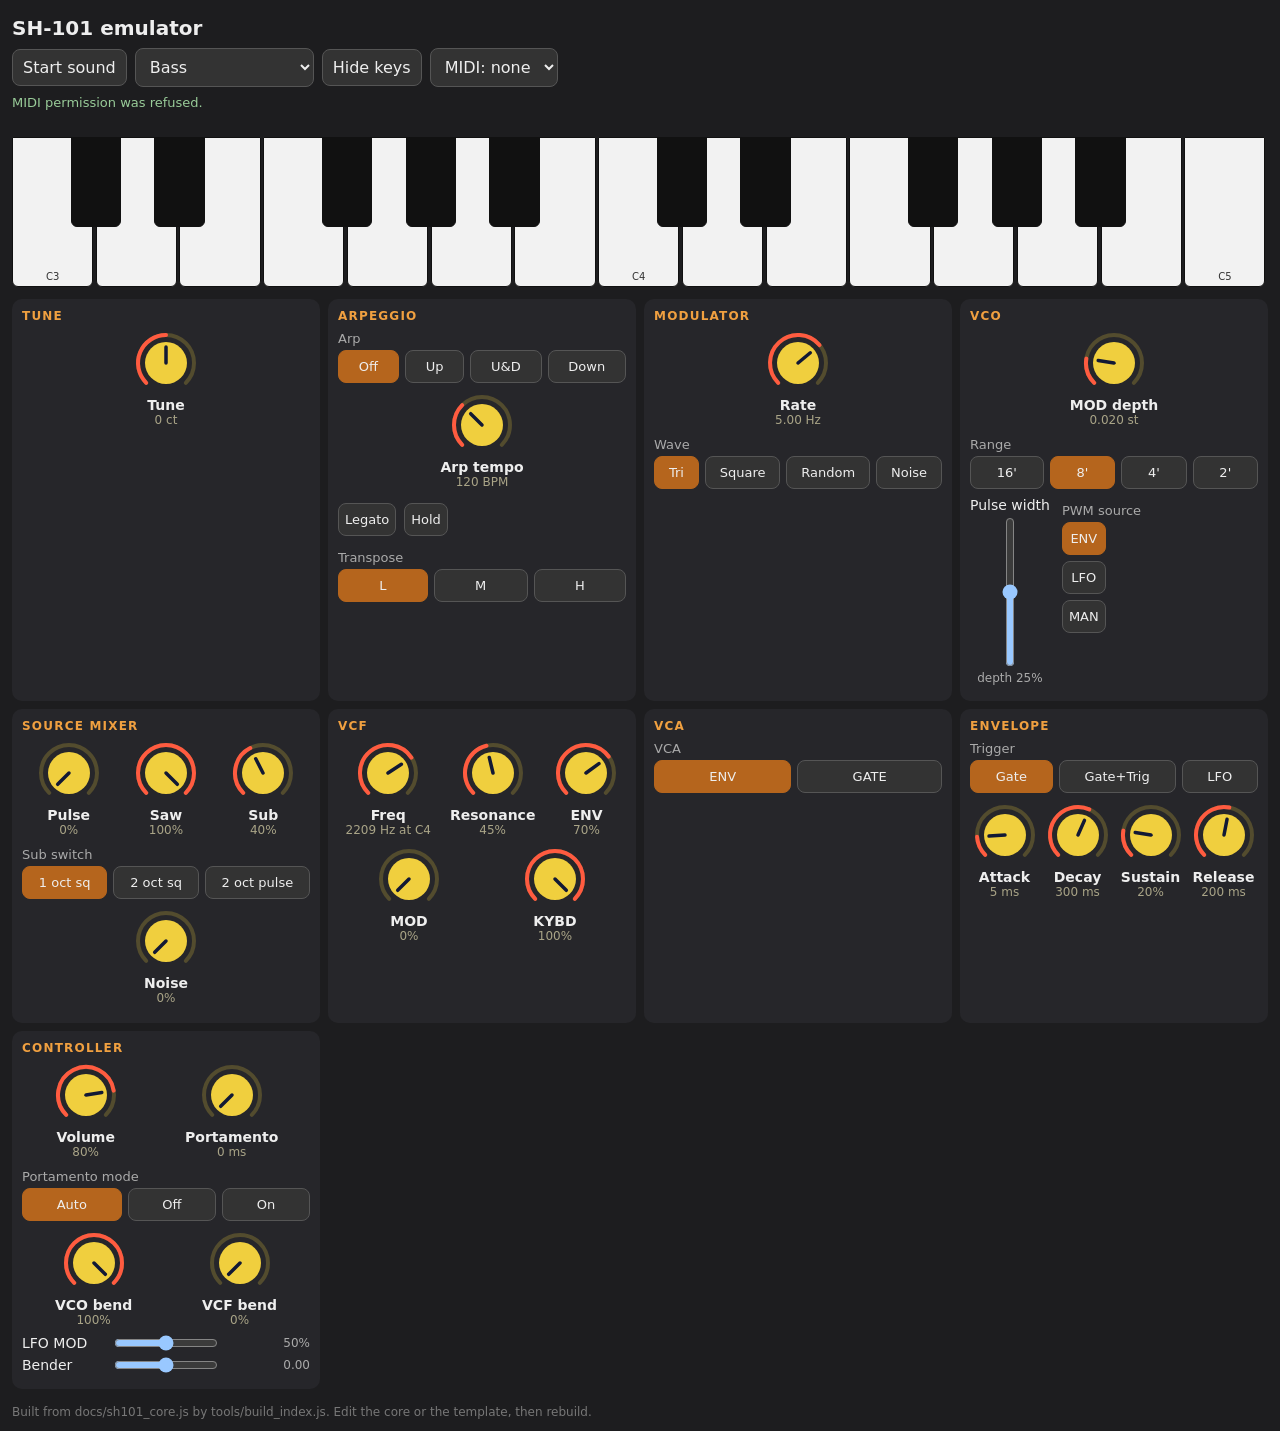
==== commit 14bb9009: "Size PWM source buttons to the longest label The ENV / LFO / MAN stack is now a single column sized " ====
--- a/index.html
+++ b/index.html
@@ -36,12 +36,14 @@
   .inline > .grp { margin: 6px 0; flex: 0 0 auto; }
   .hrow { display: flex; gap: 12px; align-items: flex-start; margin: 6px 0; }
   .hrow > .grp { flex: 1 1 auto; min-width: 0; margin: 6px 0; }
+  .hrow > .grp.stackgrp { flex: 0 0 auto; }   /* stacked buttons hug their labels */
   .vsl { display: flex; flex-direction: column; align-items: center; gap: 4px; flex: 0 0 auto; font-size: 14px; }
   .vsl .vbox { position: relative; width: 36px; height: 150px; }
   .vsl .vbox input { position: absolute; left: -57px; top: 57px; width: 150px; height: 36px; transform: rotate(-90deg); margin: 0; }
   .vsl output { color: #aaa; font-size: 12px; font-variant-numeric: tabular-nums; }
-  .seg.stack { flex-direction: column; flex-wrap: nowrap; }
-  .seg.stack button { flex: 0 0 auto; }
+  /* stacked buttons: one column sized to the widest label; every button stretches to that width */
+  .seg.stack { display: inline-grid; grid-template-columns: max-content; gap: 6px; }
+  .seg.stack button { flex: none; }
   .knobs { display: flex; flex-wrap: wrap; justify-content: space-around; gap: 6px 4px; margin: 6px 0; }
   /* AcidBox knob styles. The colours are CSS variables, so a skin only has to set these: */
 :root {
@@ -609,7 +611,7 @@
     return row;
   }
   function makeGroup(it) {
-    const wrap = document.createElement("div"); wrap.className = "grp";
+    const wrap = document.createElement("div"); wrap.className = "grp" + (it.stack ? " stackgrp" : "");
     wrap.innerHTML = `<div class="cap">${it.label}</div><div class="seg${it.stack ? " stack" : ""}"></div>`;
     const seg = wrap.querySelector(".seg");
     const btns = it.values.map((val, i) => {
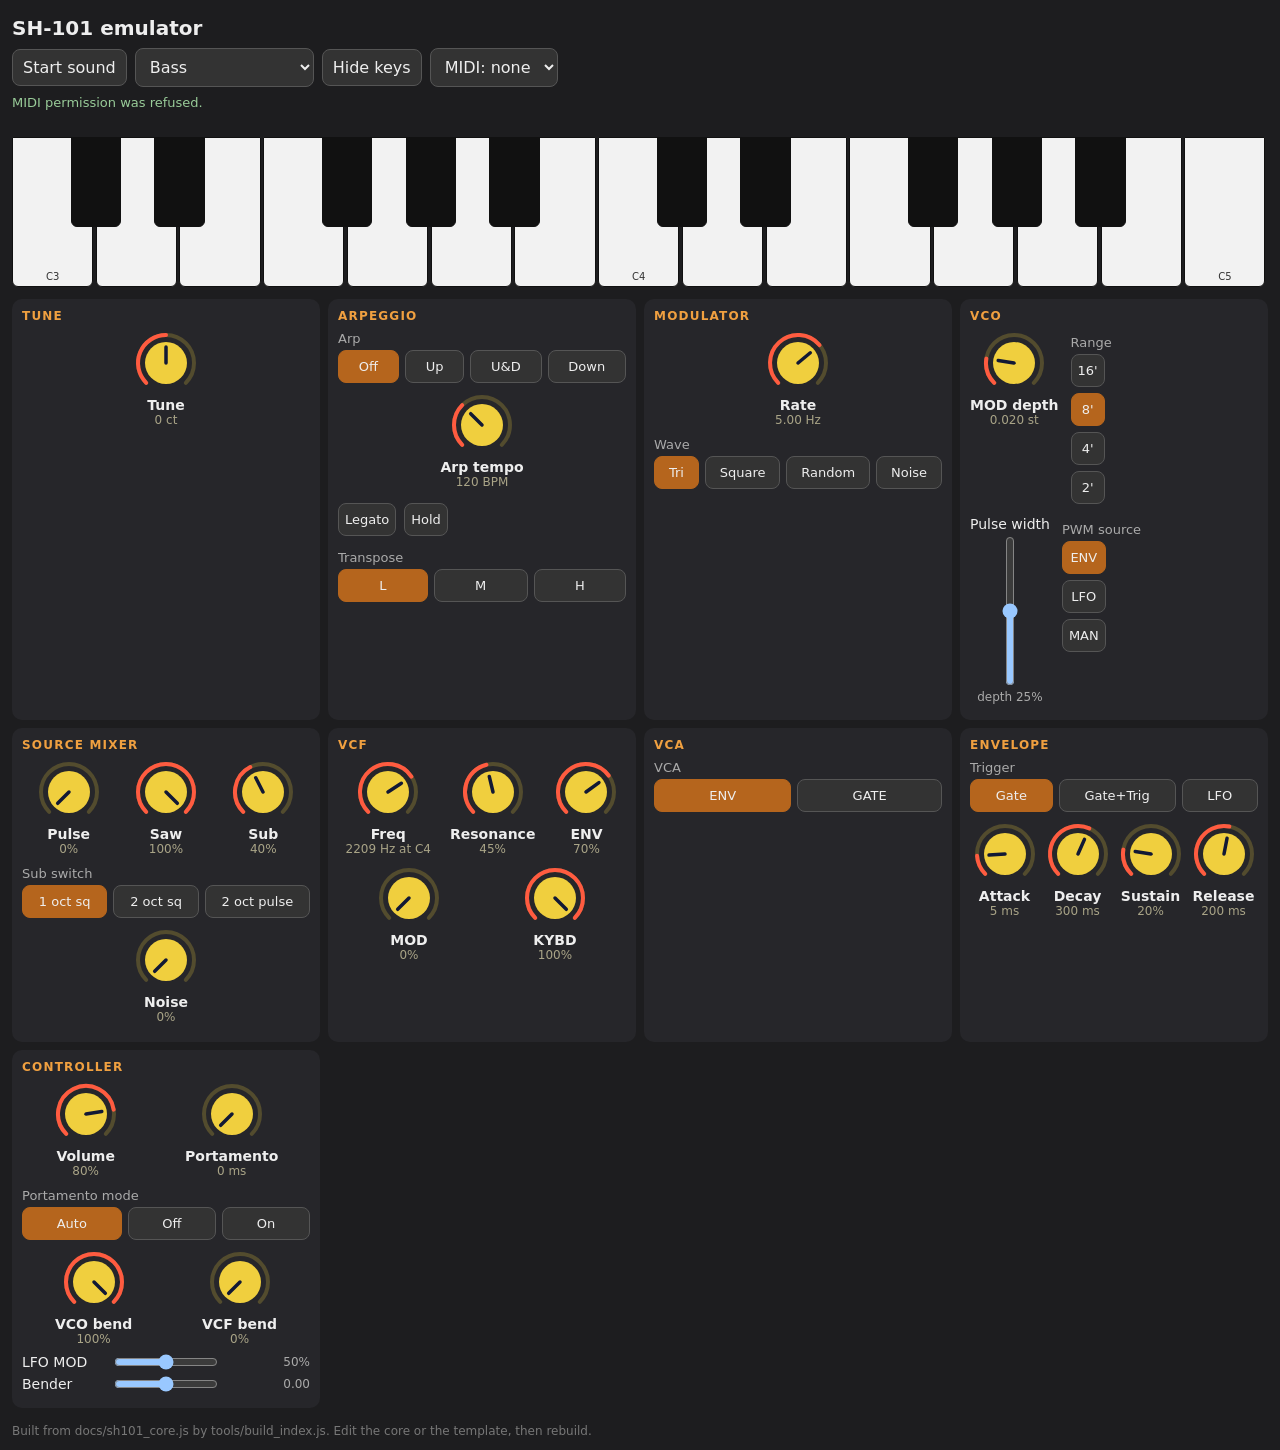
==== commit a280f545: "Place Range buttons beside MOD depth, sized to the longest label The MOD depth knob and the 16' / 8'" ====
--- a/index.html
+++ b/index.html
@@ -478,9 +478,11 @@
       { t: "group", key: "lfoWave", label: "Wave", values: ["triangle", "square", "random", "noise"], labels: ["Tri", "Square", "Random", "Noise"] },
     ]},
     { title: "VCO", items: [
-      { t: "slider", kind: "patch", id: "vibMax", key: "vibMax", label: "MOD depth",
-        map: { to: v => v * 0.1, from: p => clamp01(p / 0.1) }, fmt: p => p.toFixed(3) + " st" },
-      { t: "group", key: "rangeOct", label: "Range", values: [-1, 0, 1, 2], labels: ["16'", "8'", "4'", "2'"] },
+      { t: "row", cls: "hrow", items: [
+        { t: "slider", kind: "patch", id: "vibMax", key: "vibMax", label: "MOD depth",
+          map: { to: v => v * 0.1, from: p => clamp01(p / 0.1) }, fmt: p => p.toFixed(3) + " st" },
+        { t: "group", key: "rangeOct", label: "Range", values: [-1, 0, 1, 2], labels: ["16'", "8'", "4'", "2'"], stack: true },
+      ] },
       { t: "row", cls: "hrow", items: [
         { t: "slider", kind: "pwm", id: "pwm", label: "Pulse width", vertical: true },
         { t: "group", key: "pwmSrc", label: "PWM source", values: ["env", "lfo", "man"], labels: ["ENV", "LFO", "MAN"], stack: true },
@@ -640,7 +642,7 @@
     return wrap;
   }
   function buildItem(it) {
-    if (it.t === "slider") return makeSlider(it);
+    if (it.t === "slider") return it.kind === "patch" ? makeKnob(it) : makeSlider(it);
     if (it.t === "group") return makeGroup(it);
     if (it.t === "hold") return makeHold();
     return makeToggle(it);
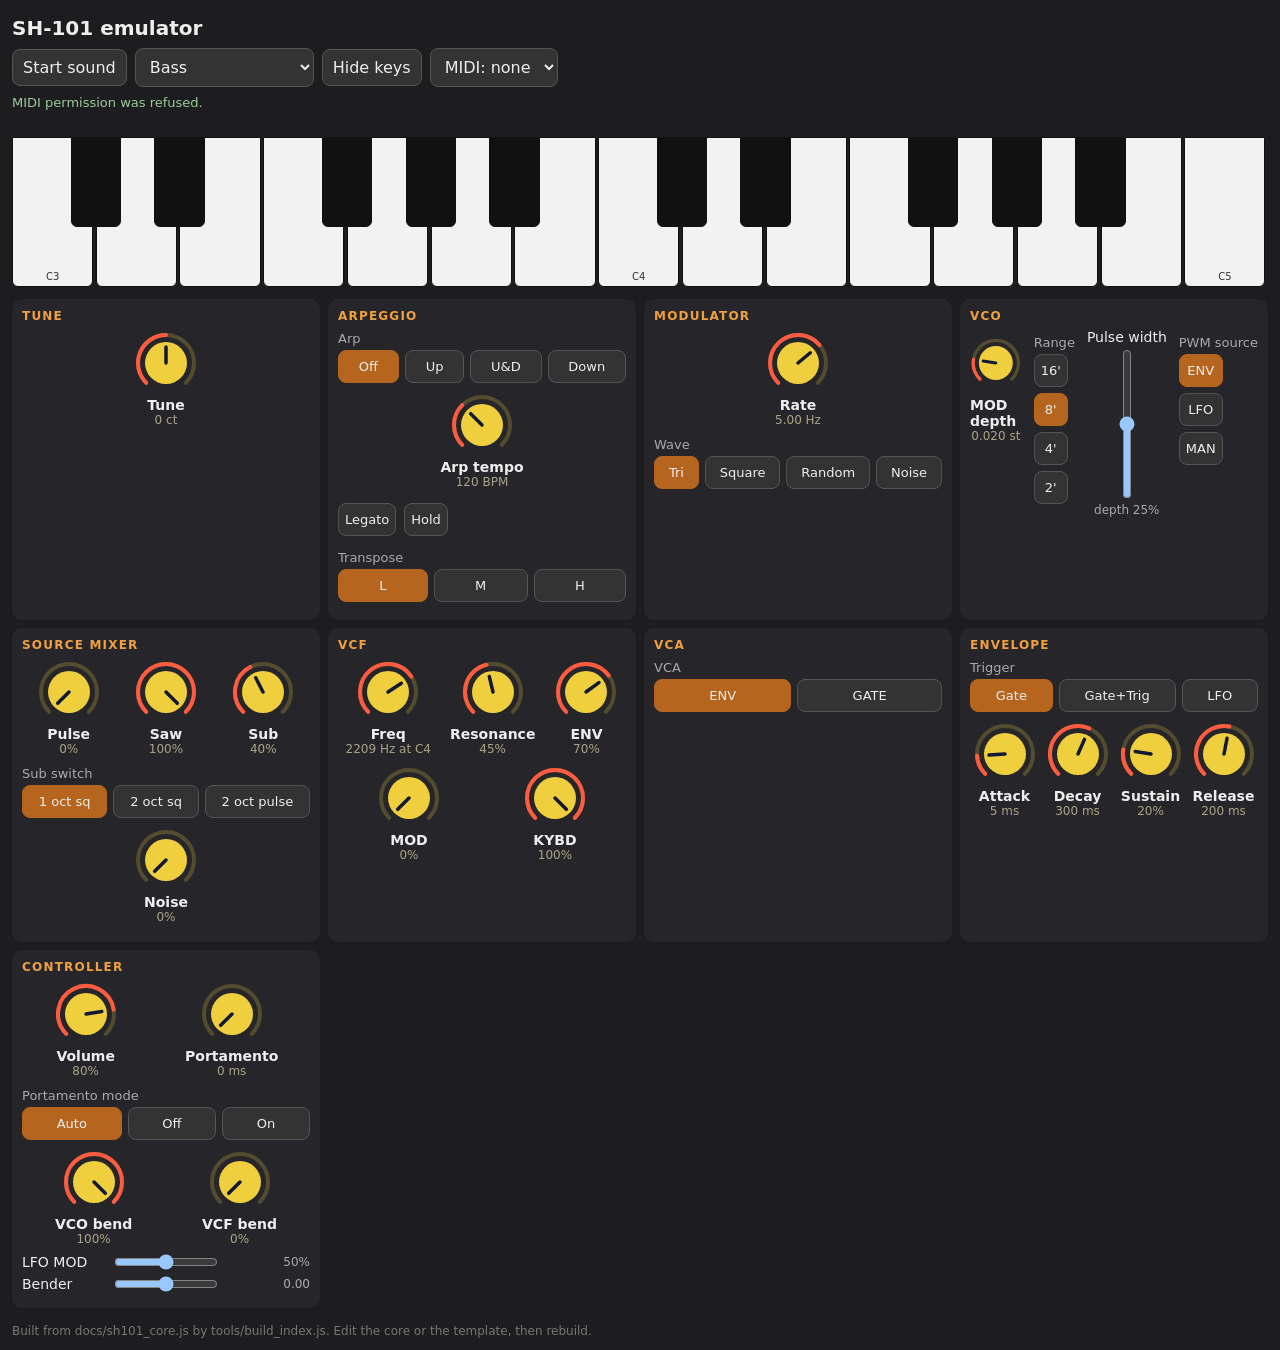
==== commit 554a2bcf: "Put Pulse width and PWM source on the MOD depth row MOD depth, Range, Pulse width and PWM source now" ====
--- a/index.html
+++ b/index.html
@@ -482,8 +482,6 @@
         { t: "slider", kind: "patch", id: "vibMax", key: "vibMax", label: "MOD depth",
           map: { to: v => v * 0.1, from: p => clamp01(p / 0.1) }, fmt: p => p.toFixed(3) + " st" },
         { t: "group", key: "rangeOct", label: "Range", values: [-1, 0, 1, 2], labels: ["16'", "8'", "4'", "2'"], stack: true },
-      ] },
-      { t: "row", cls: "hrow", items: [
         { t: "slider", kind: "pwm", id: "pwm", label: "Pulse width", vertical: true },
         { t: "group", key: "pwmSrc", label: "PWM source", values: ["env", "lfo", "man"], labels: ["ENV", "LFO", "MAN"], stack: true },
       ] },
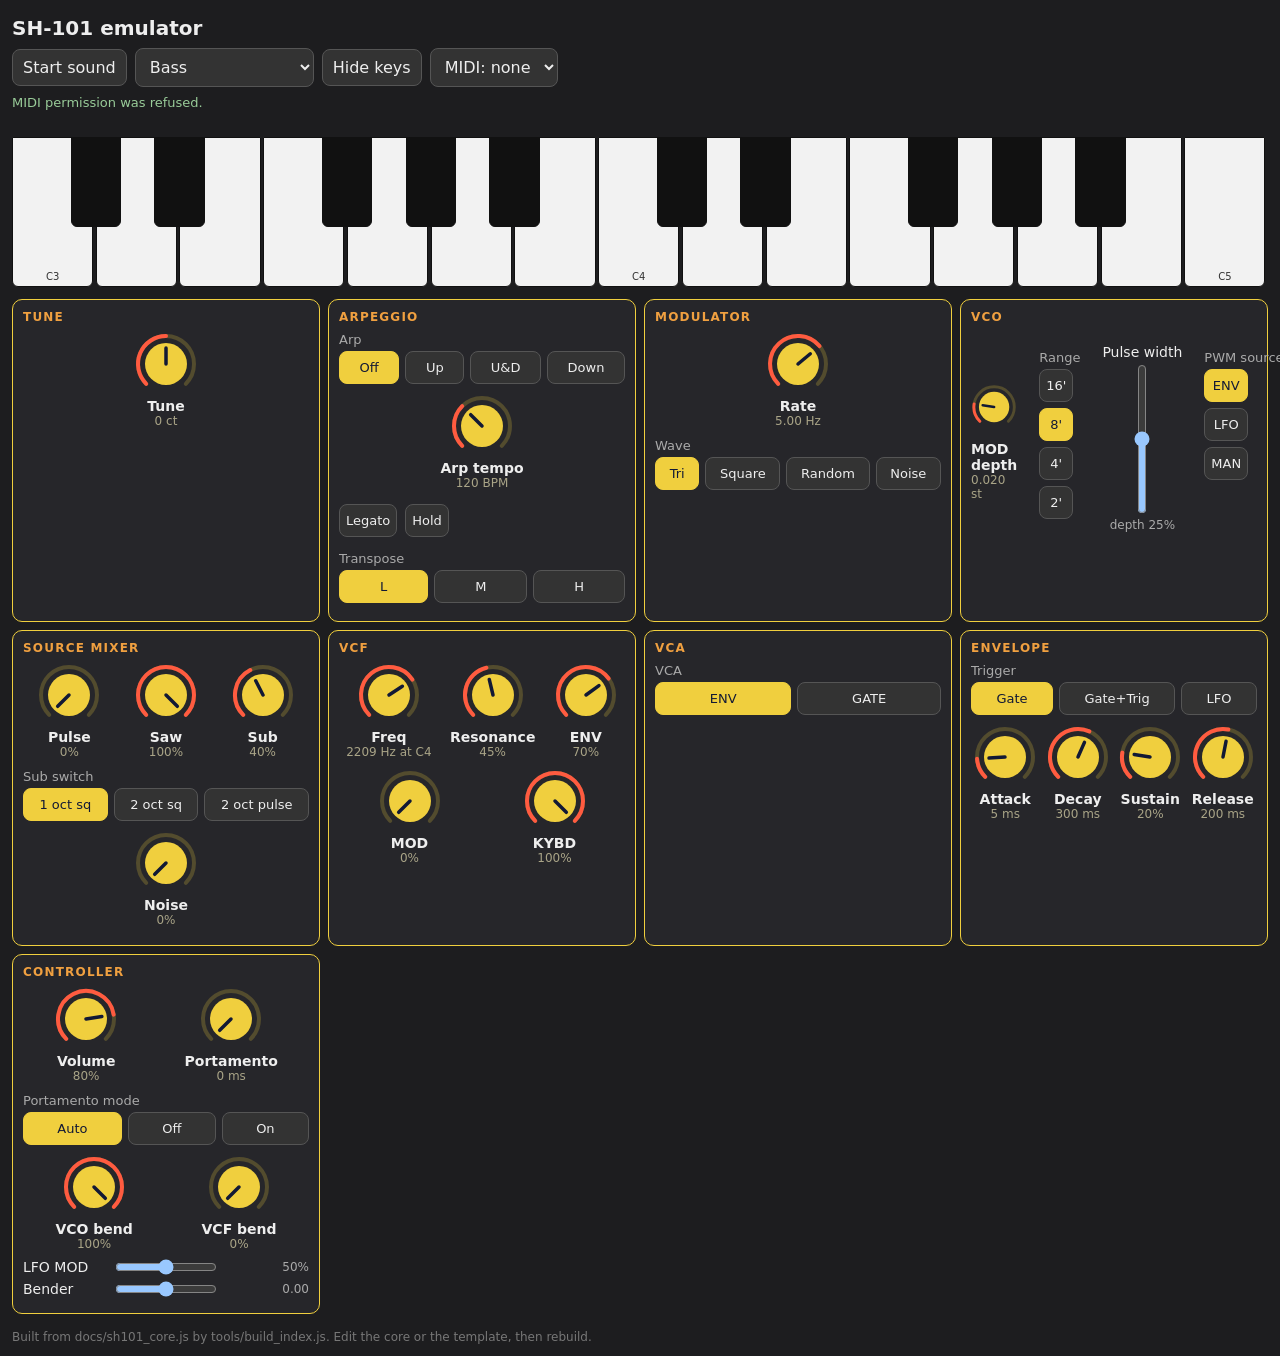
==== commit 7b613406: "Yellow section outlines and buttons; roomier VCO row - Every section has a 1 px yellow outline (the " ====
--- a/index.html
+++ b/index.html
@@ -10,7 +10,7 @@
   body { margin: 0; font-family: system-ui, sans-serif; background: #1d1d1f; color: #eee; padding: 12px; padding-bottom: calc(12px + env(safe-area-inset-bottom, 0px)); overflow-x: hidden; }
   h1 { font-size: 20px; margin: 4px 0 8px; }
   button, select { font: inherit; background: #333; color: #eee; border: 1px solid #555; border-radius: 8px; padding: 8px 10px; }
-  button.on { background: #b5651d; border-color: #b5651d; }
+  button.on { background: #F0CF3E; border-color: #F0CF3E; color: #121935; }
   input[type=range] { width: 100%; min-width: 0; margin: 0; }
   .row { display: flex; flex-wrap: wrap; gap: 8px; align-items: center; margin: 8px 0; }
   #status { font-size: 13px; color: #9c9; min-height: 18px; }
@@ -23,7 +23,7 @@
   .on-k { background: #f0a040 !important; }
   .lbl { position: absolute; bottom: 4px; width: 100%; text-align: center; font-size: 10px; pointer-events: none; }
   #panels { display: grid; grid-template-columns: repeat(auto-fit, minmax(min(100%, 280px), 1fr)); gap: 8px; }
-  .panel { background: #26262a; border-radius: 10px; padding: 8px 10px 10px; min-width: 0; }
+  .panel { background: #26262a; border: 1px solid #F0CF3E; border-radius: 10px; padding: 8px 10px 10px; min-width: 0; }
   .panel h2 { font-size: 12px; letter-spacing: .1em; text-transform: uppercase; color: #f0a040; margin: 2px 0 6px; }
   .sl { display: grid; grid-template-columns: 84px minmax(0, 1fr) 84px; align-items: center; gap: 8px; margin: 6px 0; font-size: 14px; }
   .sl output { text-align: right; color: #aaa; font-variant-numeric: tabular-nums; font-size: 12px; }
@@ -37,6 +37,8 @@
   .hrow { display: flex; gap: 12px; align-items: flex-start; margin: 6px 0; }
   .hrow > .grp { flex: 1 1 auto; min-width: 0; margin: 6px 0; }
   .hrow > .grp.stackgrp { flex: 0 0 auto; }   /* stacked buttons hug their labels */
+  .hrow.vco { gap: 22px; padding: 14px 0; }   /* VCO row: more room between controls */
+  .hrow.vco > .knob { align-self: center; }   /* MOD depth sits at the vertical centre of the section */
   .vsl { display: flex; flex-direction: column; align-items: center; gap: 4px; flex: 0 0 auto; font-size: 14px; }
   .vsl .vbox { position: relative; width: 36px; height: 150px; }
   .vsl .vbox input { position: absolute; left: -57px; top: 57px; width: 150px; height: 36px; transform: rotate(-90deg); margin: 0; }
@@ -478,7 +480,7 @@
       { t: "group", key: "lfoWave", label: "Wave", values: ["triangle", "square", "random", "noise"], labels: ["Tri", "Square", "Random", "Noise"] },
     ]},
     { title: "VCO", items: [
-      { t: "row", cls: "hrow", items: [
+      { t: "row", cls: "hrow vco", items: [
         { t: "slider", kind: "patch", id: "vibMax", key: "vibMax", label: "MOD depth",
           map: { to: v => v * 0.1, from: p => clamp01(p / 0.1) }, fmt: p => p.toFixed(3) + " st" },
         { t: "group", key: "rangeOct", label: "Range", values: [-1, 0, 1, 2], labels: ["16'", "8'", "4'", "2'"], stack: true },
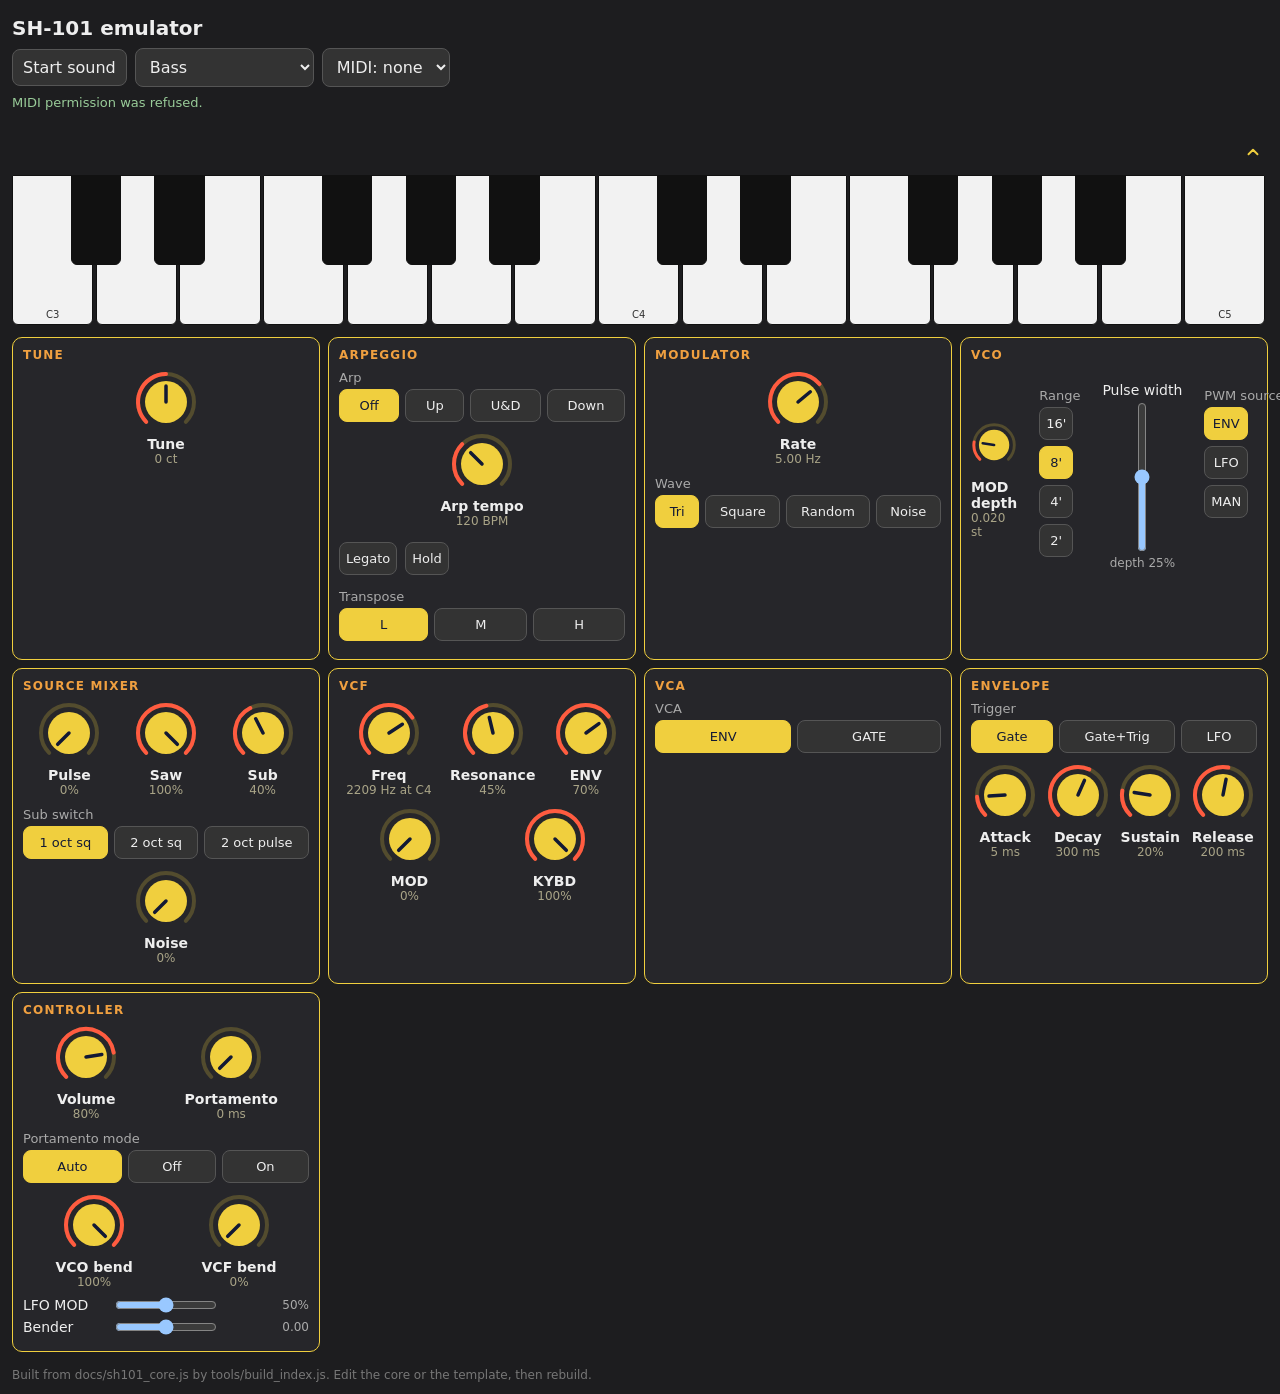
==== commit fddc3d3e: "Replace Hide keys button with a yellow corner chevron The keyboard now has a small yellow chevron in" ====
--- a/index.html
+++ b/index.html
@@ -31,7 +31,13 @@
   .grp .cap { color: #aaa; font-size: 13px; margin-bottom: 4px; }
   .seg { display: flex; flex-wrap: wrap; gap: 6px; }
   .seg button, .grp > button { flex: 1 1 auto; padding: 8px 6px; font-size: 13px; }
-  #keys.folded { display: none; }
+  /* keyboard section: a yellow chevron in the top-right corner. Down = keys hidden, up = keys shown. */
+  .keysec { position: relative; padding-top: 30px; margin: 8px 0 12px; }
+  .keysec.folded #keys { display: none; }
+  .chev { position: absolute; top: 0; right: 0; width: 30px; height: 30px; padding: 4px; display: flex; align-items: center; justify-content: center; background: transparent; border: none; border-radius: 6px; cursor: pointer; }
+  .chev:hover, .chev:focus-visible { background: rgba(240, 207, 62, 0.12); outline: 1px solid #F0CF3E; }
+  .chev svg { width: 18px; height: 18px; transition: transform .15s ease; }
+  .chev.open svg { transform: rotate(180deg); }
   .inline { display: flex; flex-wrap: wrap; gap: 4px 8px; align-items: center; }
   .inline > .grp { margin: 6px 0; flex: 0 0 auto; }
   .hrow { display: flex; gap: 12px; align-items: flex-start; margin: 6px 0; }
@@ -74,13 +80,17 @@
 <div class="row">
   <button id="start" type="button">Start sound</button>
   <select id="patch"><option value="bass">Bass</option><option value="pwm">PWM lead</option><option value="whistle">Resonant whistle</option></select>
-  <button id="keysToggle" type="button">Hide keys</button>
   <select id="midi"><option value="">MIDI: none</option></select>
 </div>
 <div id="status">Tap "Start sound" first. Sound needs a tap on most phones.</div>
 <div id="debug"></div>
 
-<div id="keys"></div>
+<div class="keysec open" id="keysSec">
+  <button id="keysToggle" class="chev open" type="button" aria-expanded="true" aria-label="Hide keyboard" title="Hide keyboard">
+    <svg viewBox="0 0 24 24" aria-hidden="true"><path d="M6 9l6 6 6-6" fill="none" stroke="#F0CF3E" stroke-width="2.5" stroke-linecap="round" stroke-linejoin="round"/></svg>
+  </button>
+  <div id="keys"></div>
+</div>
 
 <div id="panels"></div>
 <footer>Built from docs/sh101_core.js by tools/build_index.js. Edit the core or the template, then rebuild.</footer>
@@ -723,8 +733,12 @@
   keysEl.addEventListener("pointerup", fingerUp);
   keysEl.addEventListener("pointercancel", fingerUp);
   $("#keysToggle").addEventListener("click", () => {
-    const folded = keysEl.classList.toggle("folded");
-    $("#keysToggle").textContent = folded ? "Show keys" : "Hide keys";
+    const sec = $("#keysSec"), b = $("#keysToggle");
+    const open = sec.classList.toggle("folded") === false;
+    b.classList.toggle("open", open);                       // up when open, down when closed
+    b.setAttribute("aria-expanded", String(open));
+    b.setAttribute("aria-label", open ? "Hide keyboard" : "Show keyboard");
+    b.title = open ? "Hide keyboard" : "Show keyboard";
   });
 
   // ---------- hold ----------
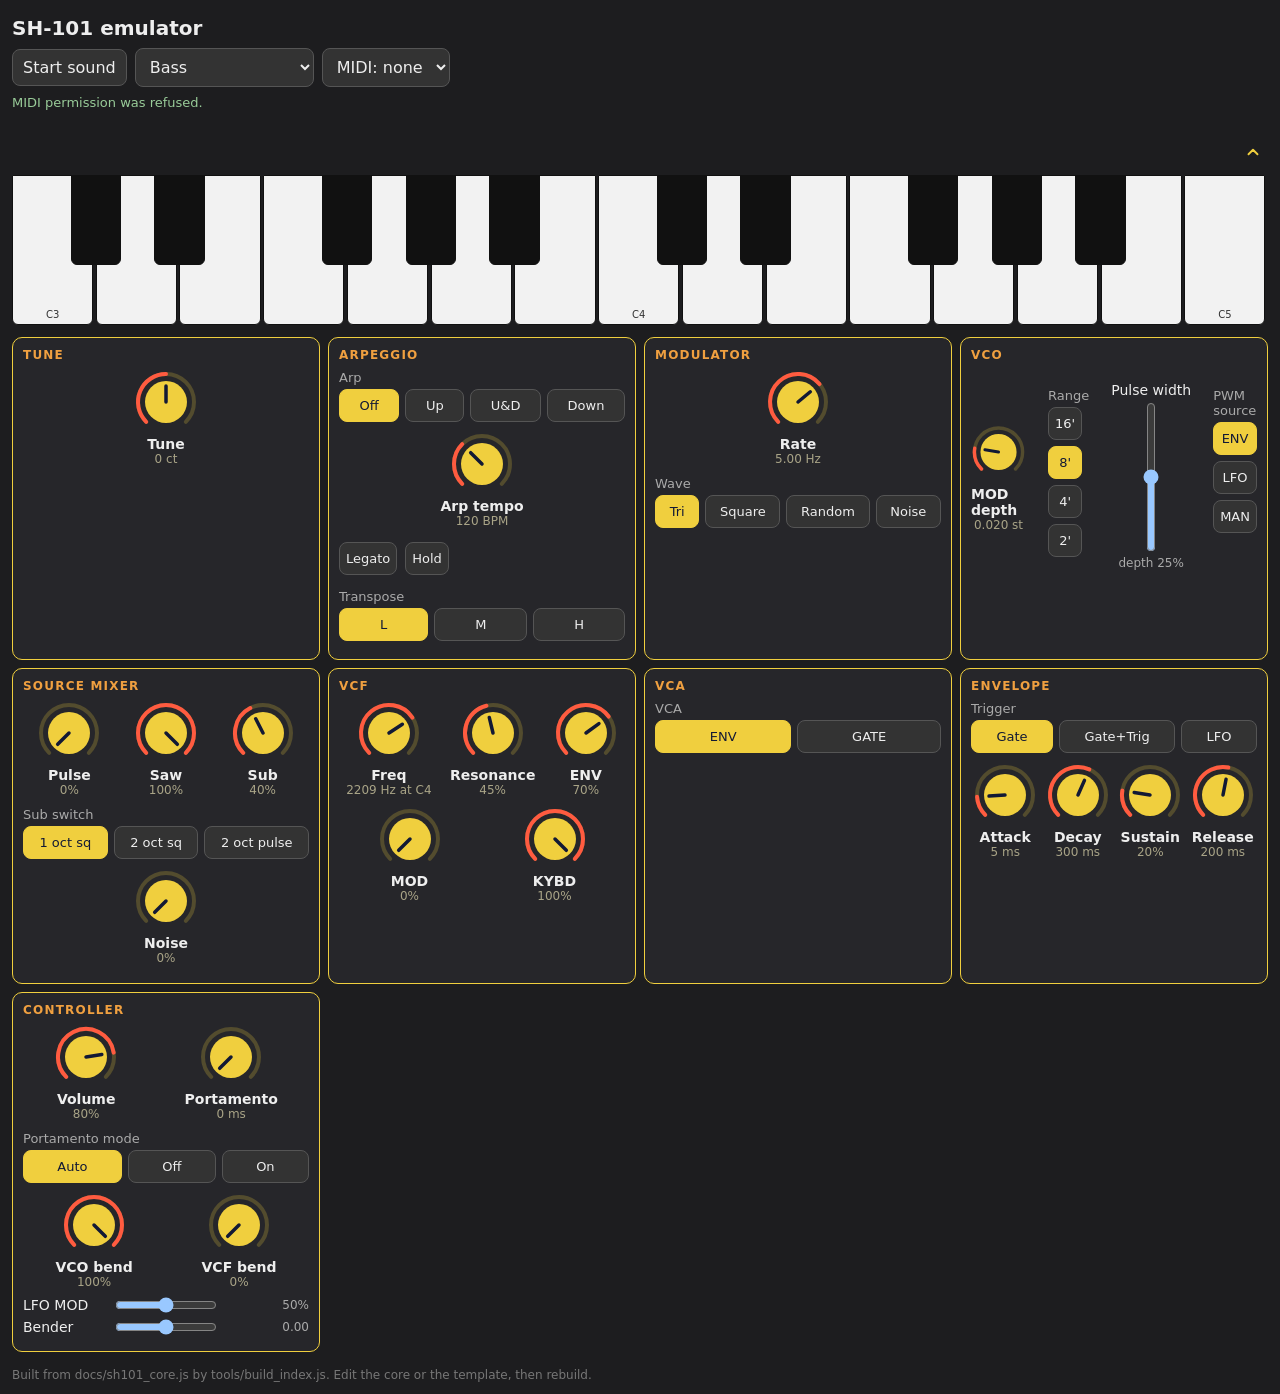
==== commit e5339234: "Stack the PWM source label over two lines The VCO section's "PWM source" caption now reads "PWM" ove" ====
--- a/index.html
+++ b/index.html
@@ -495,7 +495,7 @@
           map: { to: v => v * 0.1, from: p => clamp01(p / 0.1) }, fmt: p => p.toFixed(3) + " st" },
         { t: "group", key: "rangeOct", label: "Range", values: [-1, 0, 1, 2], labels: ["16'", "8'", "4'", "2'"], stack: true },
         { t: "slider", kind: "pwm", id: "pwm", label: "Pulse width", vertical: true },
-        { t: "group", key: "pwmSrc", label: "PWM source", values: ["env", "lfo", "man"], labels: ["ENV", "LFO", "MAN"], stack: true },
+        { t: "group", key: "pwmSrc", label: "PWM<br>source", values: ["env", "lfo", "man"], labels: ["ENV", "LFO", "MAN"], stack: true },
       ] },
     ]},
     { title: "Source mixer", items: [
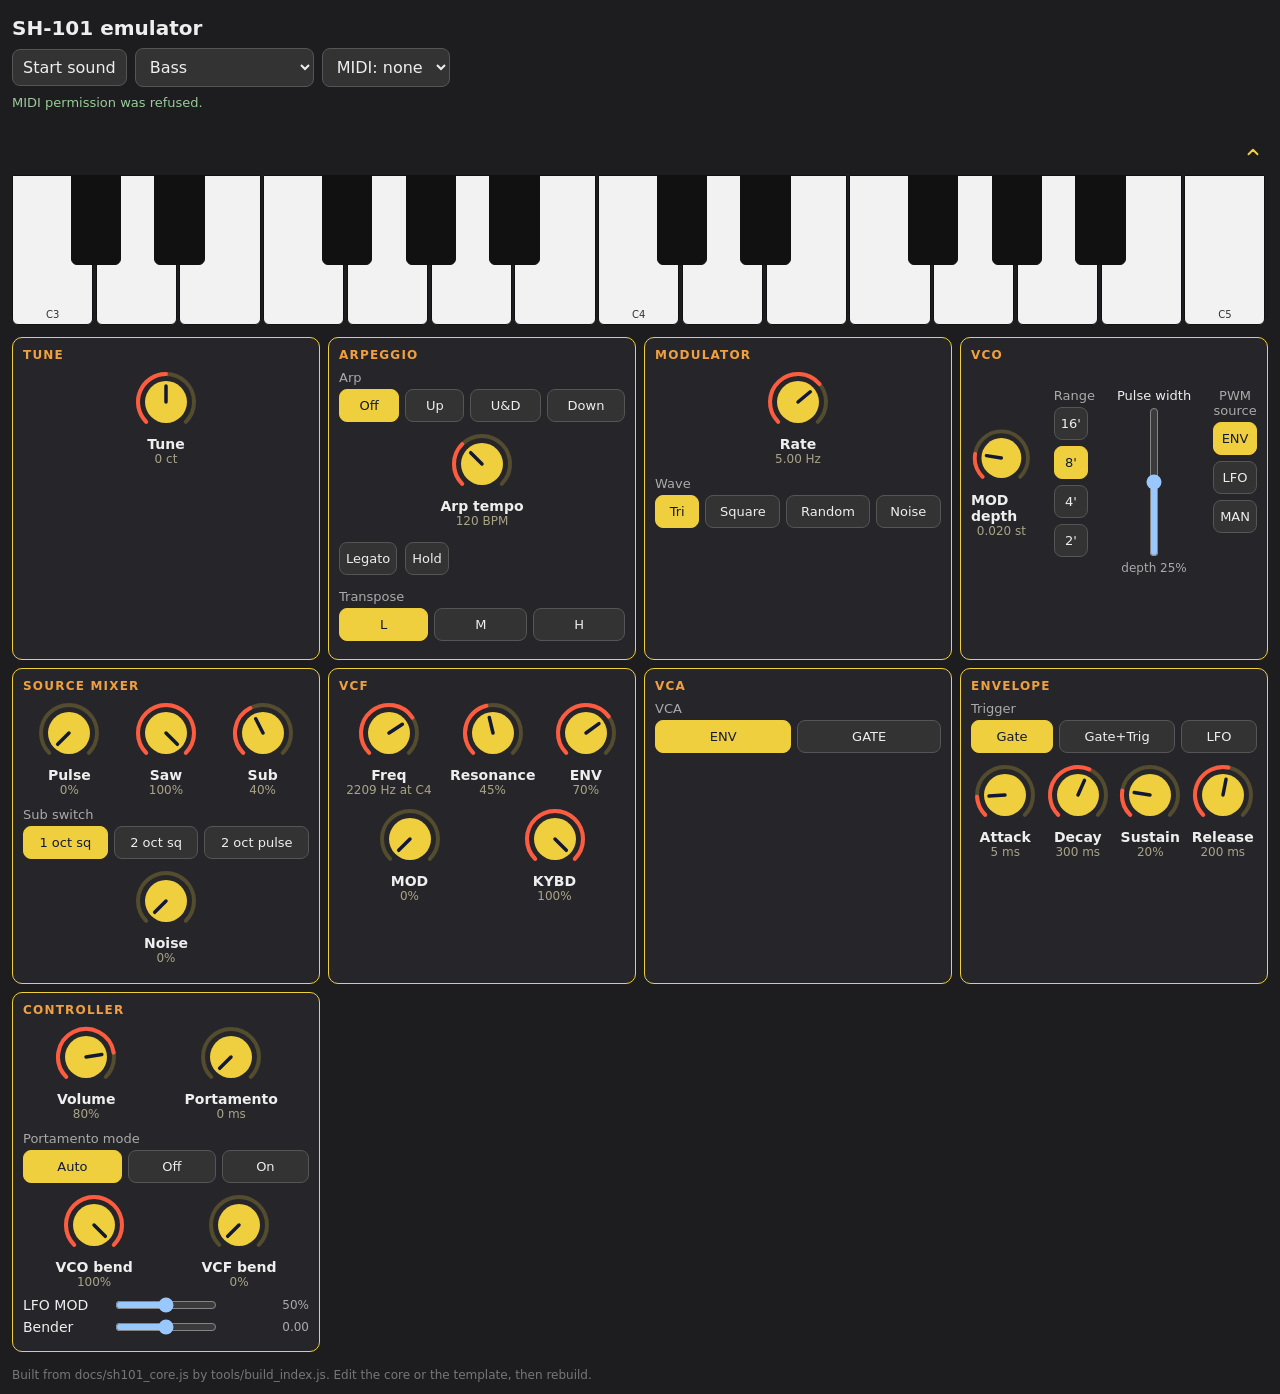
==== commit 940d47d0: "Centre VCO row across the width; align Pulse width with the captions - The VCO row is centred horizo" ====
--- a/index.html
+++ b/index.html
@@ -43,7 +43,10 @@
   .hrow { display: flex; gap: 12px; align-items: flex-start; margin: 6px 0; }
   .hrow > .grp { flex: 1 1 auto; min-width: 0; margin: 6px 0; }
   .hrow > .grp.stackgrp { flex: 0 0 auto; }   /* stacked buttons hug their labels */
-  .hrow.vco { gap: 22px; padding: 14px 0; }   /* VCO row: more room between controls */
+  .hrow.vco { gap: 22px; padding: 14px 0; justify-content: center; }   /* VCO row: more room, centred across the width */
+  .hrow.vco > .vsl { margin: 6px 0; }                                  /* Pulse width lines up with the other captions */
+  .hrow.vco > .vsl > label { font-size: 13px; }
+  .hrow > .grp.stackgrp .cap { text-align: center; }                    /* caption centred over the stacked buttons */
   .hrow.vco > .knob { align-self: center; }   /* MOD depth sits at the vertical centre of the section */
   .vsl { display: flex; flex-direction: column; align-items: center; gap: 4px; flex: 0 0 auto; font-size: 14px; }
   .vsl .vbox { position: relative; width: 36px; height: 150px; }
